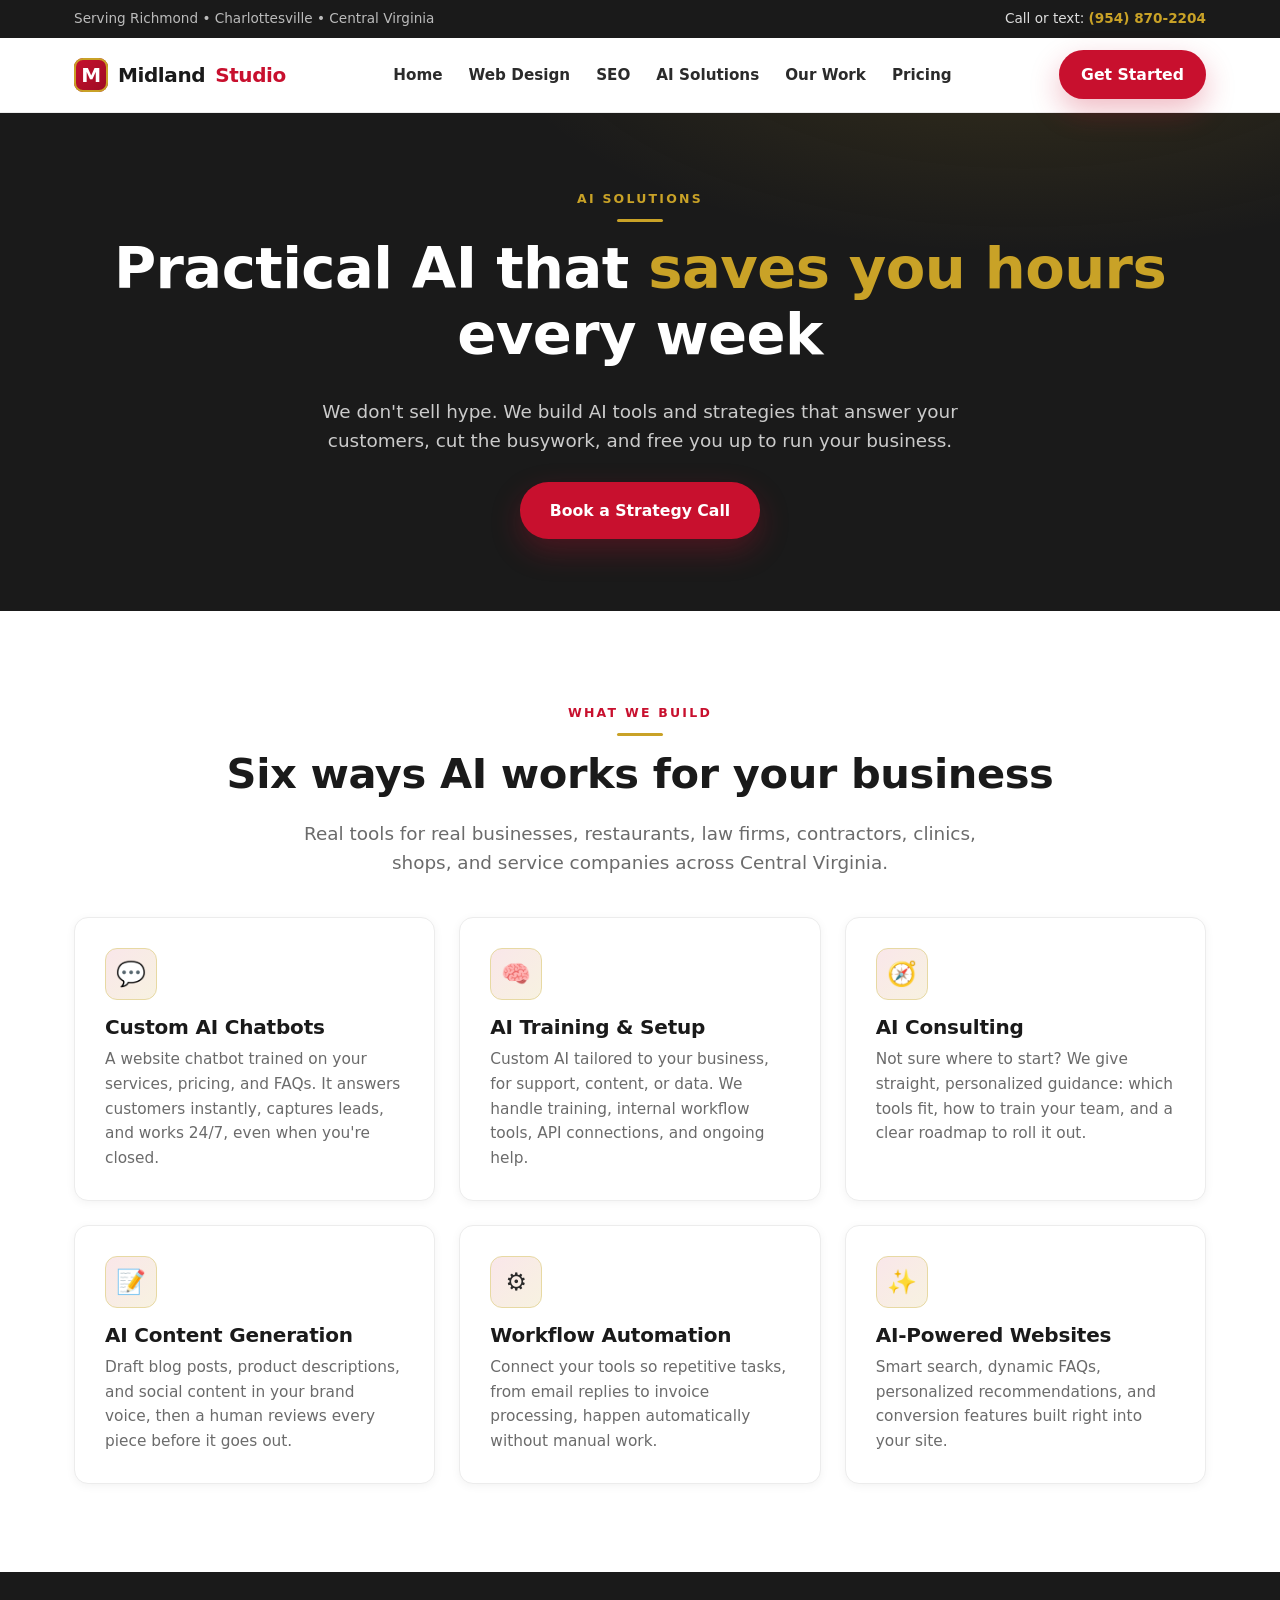
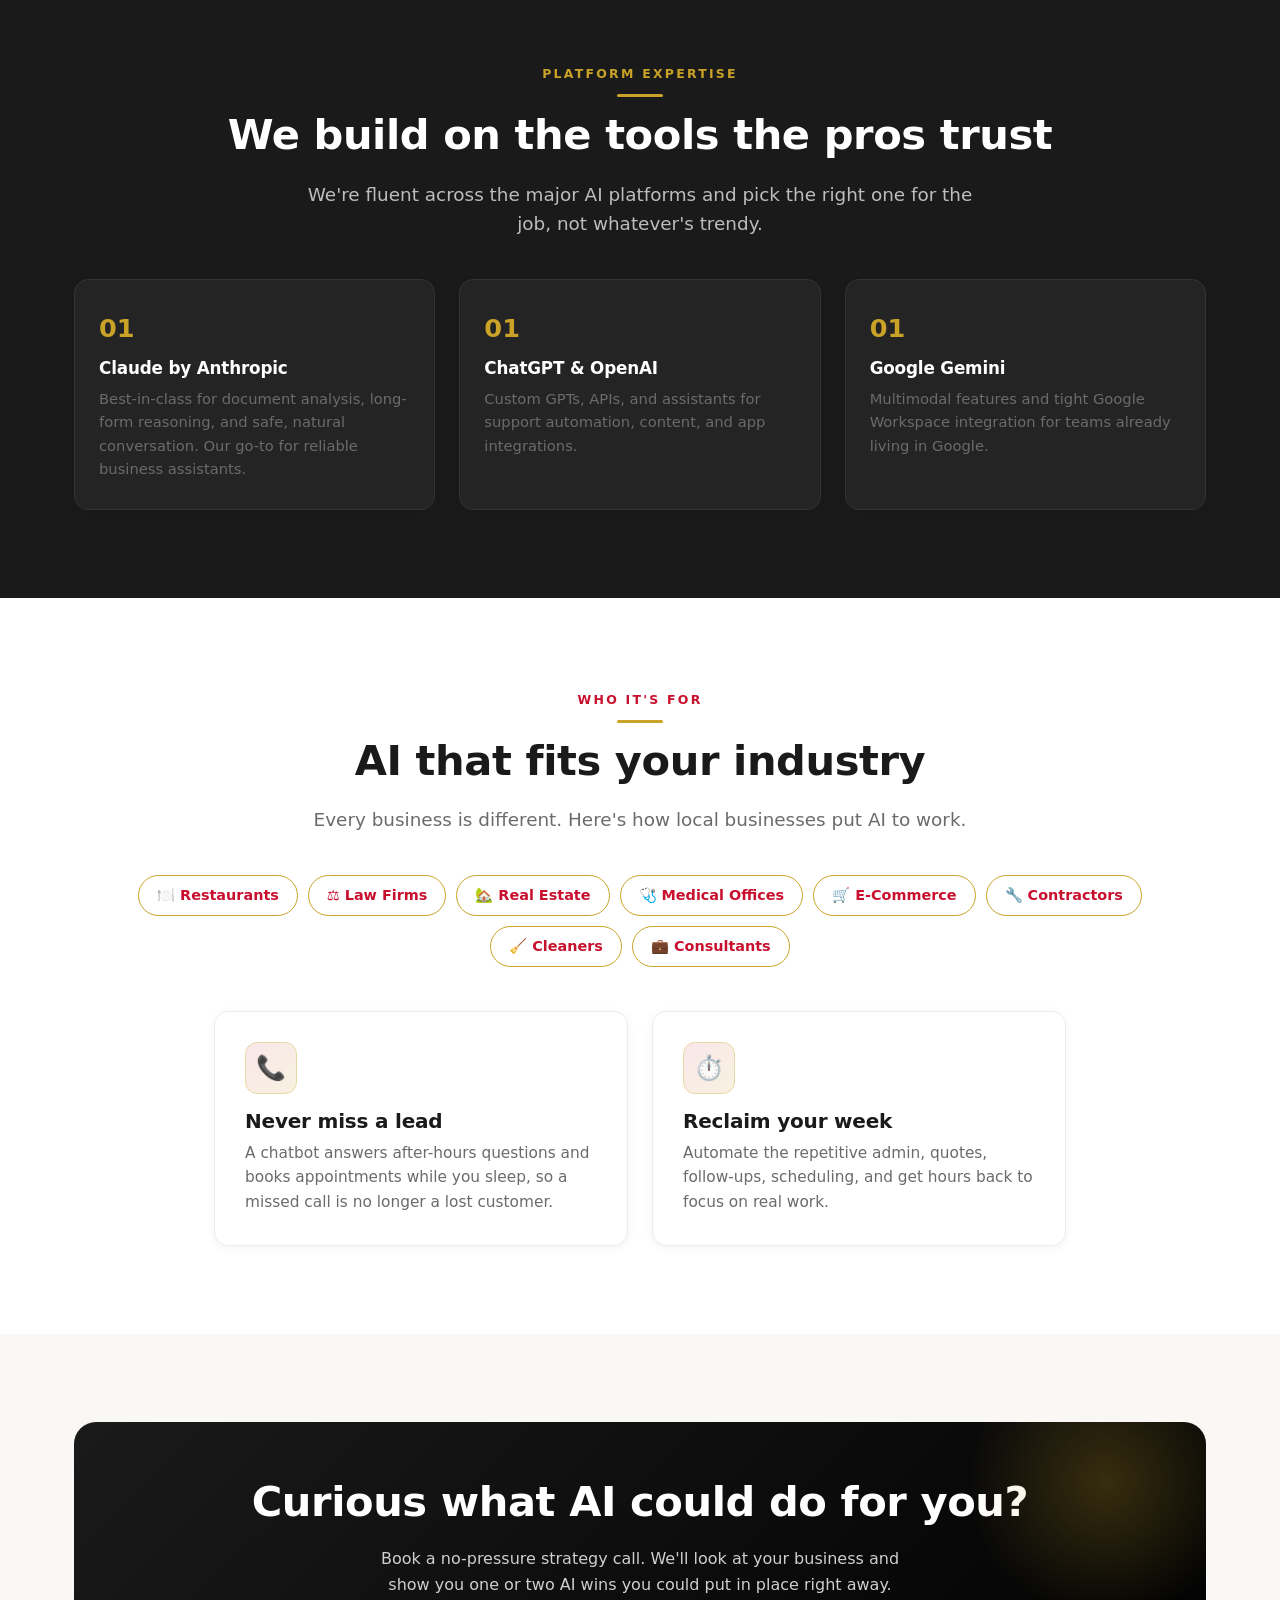
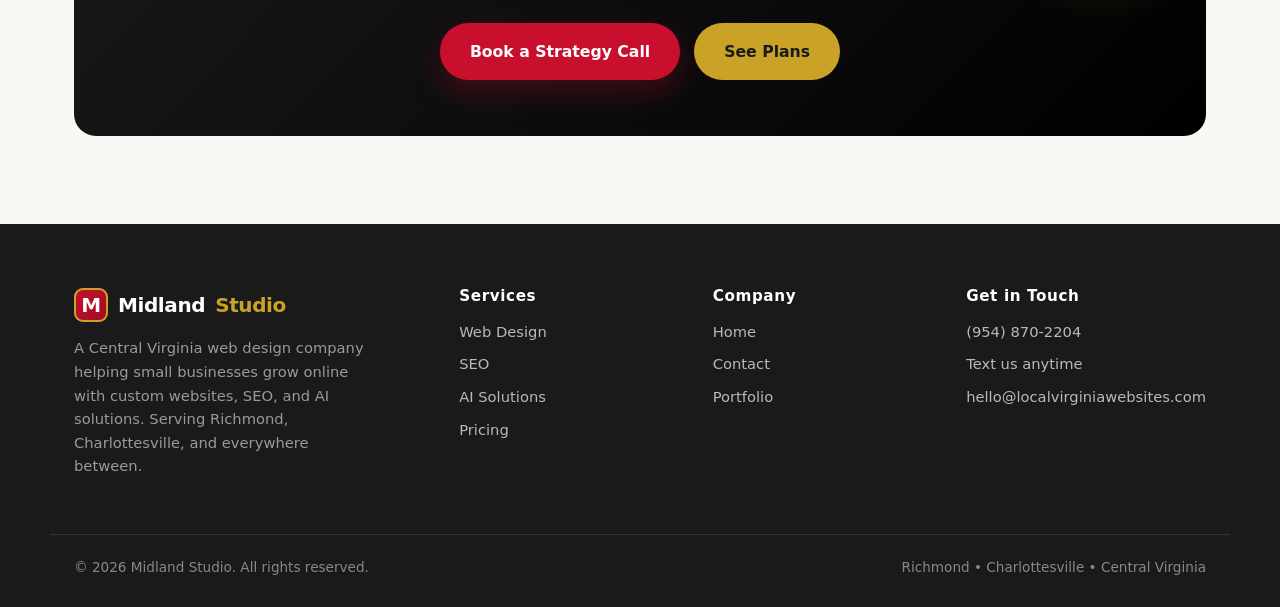
==== ai-services.html @ bc43dd88 "Initial commit: Midland Studio marketing site Static HTML/CSS site for Midland Studio (Richmond–Char" ====
<!doctype html>
<html lang="en">
<head>
  <meta charset="utf-8">
  <meta name="viewport" content="width=device-width, initial-scale=1">
  <title>AI Solutions — Midland Studio</title>
  <meta name="description" content="Practical AI for small businesses: custom chatbots, workflow automation, AI content, and AI-powered websites. Built to save you hours every week.">
  <link rel="stylesheet" href="styles.css">
</head>
<body>

  <div class="topbar">
    <div class="wrap">
      <span class="tag">Serving Richmond • Charlottesville • Central Virginia</span>
      <span>Call or text: <a href="tel:+19548702204">(954) 870-2204</a></span>
    </div>
  </div>

  <header class="nav">
    <div class="wrap">
      <a class="brand" href="index.html"><span class="mark">M</span> Midland <b>Studio</b></a>
      <ul class="menu">
        <li><a href="index.html">Home</a></li>
        <li><a href="index.html#services">Web Design</a></li>
        <li><a href="seo.html">SEO</a></li>
        <li><a href="ai-services.html">AI Solutions</a></li>
        <li><a href="index.html#work">Our Work</a></li>
        <li><a href="pricing.html">Pricing</a></li>
      </ul>
      <a href="index.html#contact" class="btn btn-primary">Get Started</a>
      <button class="menu-toggle" onclick="document.querySelector('.menu').style.display='flex'">☰</button>
    </div>
  </header>

  <section class="page-hero">
    <div class="wrap">
      <span class="eyebrow" style="color:var(--gold)">AI Solutions</span>
      <h1>Practical AI that <span>saves you hours</span> every week</h1>
      <p>We don't sell hype. We build AI tools and strategies that answer your customers, cut the busywork, and free you up to run your business.</p>
      <div style="margin-top:26px"><a href="index.html#contact" class="btn btn-primary">Book a Strategy Call</a></div>
    </div>
  </section>

  <!-- Services -->
  <section class="section">
    <div class="wrap center">
      <span class="eyebrow">What We Build</span>
      <h2>Six ways AI works for your business</h2>
      <p class="lead">Real tools for real businesses, restaurants, law firms, contractors, clinics, shops, and service companies across Central Virginia.</p>
    </div>
    <div class="wrap grid grid-3">
      <div class="card"><div class="ico">💬</div><h3>Custom AI Chatbots</h3><p>A website chatbot trained on your services, pricing, and FAQs. It answers customers instantly, captures leads, and works 24/7, even when you're closed.</p></div>
      <div class="card"><div class="ico">🧠</div><h3>AI Training &amp; Setup</h3><p>Custom AI tailored to your business, for support, content, or data. We handle training, internal workflow tools, API connections, and ongoing help.</p></div>
      <div class="card"><div class="ico">🧭</div><h3>AI Consulting</h3><p>Not sure where to start? We give straight, personalized guidance: which tools fit, how to train your team, and a clear roadmap to roll it out.</p></div>
      <div class="card"><div class="ico">📝</div><h3>AI Content Generation</h3><p>Draft blog posts, product descriptions, and social content in your brand voice, then a human reviews every piece before it goes out.</p></div>
      <div class="card"><div class="ico">⚙️</div><h3>Workflow Automation</h3><p>Connect your tools so repetitive tasks, from email replies to invoice processing, happen automatically without manual work.</p></div>
      <div class="card"><div class="ico">✨</div><h3>AI-Powered Websites</h3><p>Smart search, dynamic FAQs, personalized recommendations, and conversion features built right into your site.</p></div>
    </div>
  </section>

  <!-- Platforms -->
  <section class="section section--dark">
    <div class="wrap center">
      <span class="eyebrow" style="color:var(--gold)">Platform Expertise</span>
      <h2>We build on the tools the pros trust</h2>
      <p class="lead">We're fluent across the major AI platforms and pick the right one for the job, not whatever's trendy.</p>
    </div>
    <div class="wrap grid grid-3">
      <div class="step"><h3>Claude by Anthropic</h3><p>Best-in-class for document analysis, long-form reasoning, and safe, natural conversation. Our go-to for reliable business assistants.</p></div>
      <div class="step"><h3>ChatGPT &amp; OpenAI</h3><p>Custom GPTs, APIs, and assistants for support automation, content, and app integrations.</p></div>
      <div class="step"><h3>Google Gemini</h3><p>Multimodal features and tight Google Workspace integration for teams already living in Google.</p></div>
    </div>
  </section>

  <!-- Use cases -->
  <section class="section">
    <div class="wrap center">
      <span class="eyebrow">Who It's For</span>
      <h2>AI that fits your industry</h2>
      <p class="lead">Every business is different. Here's how local businesses put AI to work.</p>
    </div>
    <div class="wrap tag-list">
      <span class="chip gold">🍽️ Restaurants</span>
      <span class="chip gold">⚖️ Law Firms</span>
      <span class="chip gold">🏡 Real Estate</span>
      <span class="chip gold">🩺 Medical Offices</span>
      <span class="chip gold">🛒 E-Commerce</span>
      <span class="chip gold">🔧 Contractors</span>
      <span class="chip gold">🧹 Cleaners</span>
      <span class="chip gold">💼 Consultants</span>
    </div>
    <div class="wrap grid grid-2" style="margin-top:44px;max-width:900px;margin-left:auto;margin-right:auto;">
      <div class="card"><div class="ico">📞</div><h3>Never miss a lead</h3><p>A chatbot answers after-hours questions and books appointments while you sleep, so a missed call is no longer a lost customer.</p></div>
      <div class="card"><div class="ico">⏱️</div><h3>Reclaim your week</h3><p>Automate the repetitive admin, quotes, follow-ups, scheduling, and get hours back to focus on real work.</p></div>
    </div>
  </section>

  <section class="section section--soft">
    <div class="wrap">
      <div class="cta-band">
        <h2>Curious what AI could do for you?</h2>
        <p>Book a no-pressure strategy call. We'll look at your business and show you one or two AI wins you could put in place right away.</p>
        <div style="display:flex;gap:14px;justify-content:center;flex-wrap:wrap">
          <a href="mailto:hello@localvirginiawebsites.com" class="btn btn-primary">Book a Strategy Call</a>
          <a href="pricing.html" class="btn btn-gold">See Plans</a>
        </div>
      </div>
    </div>
  </section>

  <footer class="site">
    <div class="wrap foot-grid">
      <div>
        <div class="brand"><span class="mark">M</span> Midland <b>Studio</b></div>
        <p class="foot-about">A Central Virginia web design company helping small businesses grow online with custom websites, SEO, and AI solutions. Serving Richmond, Charlottesville, and everywhere between.</p>
      </div>
      <div><h4>Services</h4><a href="index.html#services">Web Design</a><a href="seo.html">SEO</a><a href="ai-services.html">AI Solutions</a><a href="pricing.html">Pricing</a></div>
      <div><h4>Company</h4><a href="index.html">Home</a><a href="index.html#contact">Contact</a><a href="index.html#work">Portfolio</a></div>
      <div><h4>Get in Touch</h4><a href="tel:+19548702204">(954) 870-2204</a><a href="sms:+19548702204">Text us anytime</a><a href="mailto:hello@localvirginiawebsites.com">hello@localvirginiawebsites.com</a></div>
    </div>
    <div class="wrap foot-bottom"><span>© 2026 Midland Studio. All rights reserved.</span><span>Richmond • Charlottesville • Central Virginia</span></div>
  </footer>

</body>
</html>
---- styles.css ----
/* ==========================================================================
   Midland Studio — shared stylesheet
   Palette: White (space) · Cardinal Red (action) · Antique Gold (accent) · Charcoal (contrast)
   Swap the brand name/colors in :root and the header/footer to rebrand.
   ========================================================================== */

:root {
  /* Core palette */
  --red: #c8102e;        /* cardinal red — action */
  --red-dark: #9c0c23;   /* hover / deeper red */
  --gold: #c9a227;       /* antique gold — accent */
  --gold-soft: #e7d9a3;  /* light gold for tints */
  --charcoal: #1a1a1a;   /* text + dark bands */
  --charcoal-2: #242424; /* raised dark surfaces */
  --ink: #2b2b2b;        /* body text */
  --muted: #6b6b6b;      /* secondary text */
  --line: #ececec;       /* hairlines */
  --bg: #ffffff;
  --bg-soft: #faf8f5;    /* warm off-white section */

  --radius: 14px;
  --radius-lg: 22px;
  --shadow-sm: 0 2px 10px rgba(0,0,0,.05);
  --shadow: 0 14px 40px rgba(0,0,0,.10);
  --shadow-red: 0 12px 30px rgba(200,16,46,.28);
  --max: 1180px;
  --font: "Segoe UI", system-ui, -apple-system, Roboto, Helvetica, Arial, sans-serif;
}

* { box-sizing: border-box; }
html { scroll-behavior: smooth; }
body {
  margin: 0;
  font-family: var(--font);
  color: var(--ink);
  background: var(--bg);
  line-height: 1.6;
  -webkit-font-smoothing: antialiased;
}
h1, h2, h3, h4 { color: var(--charcoal); line-height: 1.15; margin: 0 0 .5em; letter-spacing: -.01em; }
h1 { font-size: clamp(2.2rem, 5vw, 3.6rem); font-weight: 800; }
h2 { font-size: clamp(1.7rem, 3.5vw, 2.6rem); font-weight: 800; }
h3 { font-size: 1.25rem; font-weight: 700; }
p  { margin: 0 0 1rem; }
a  { color: var(--red); text-decoration: none; }
img { max-width: 100%; display: block; }

.wrap { max-width: var(--max); margin: 0 auto; padding: 0 24px; }
.section { padding: 88px 0; }
.section--soft { background: var(--bg-soft); }
.section--dark { background: var(--charcoal); color: #eee; }
.section--dark h2, .section--dark h3 { color: #fff; }
.center { text-align: center; }
.lead { font-size: 1.15rem; color: var(--muted); max-width: 680px; margin: 0 auto 2.5rem; }
.section--dark .lead { color: #bdbdbd; }

/* Gold divider used above headings */
.eyebrow {
  display: inline-block;
  font-size: .78rem;
  font-weight: 700;
  letter-spacing: .18em;
  text-transform: uppercase;
  color: var(--red);
  margin-bottom: 14px;
}
.eyebrow::after {
  content: "";
  display: block;
  width: 46px; height: 3px;
  background: var(--gold);
  margin: 10px auto 0;
  border-radius: 2px;
}
.eyebrow--left::after { margin-left: 0; }

/* ---------- Buttons ---------- */
.btn {
  display: inline-flex; align-items: center; gap: 8px;
  padding: 14px 28px;
  border-radius: 999px;
  font-weight: 700;
  font-size: .98rem;
  cursor: pointer;
  border: 2px solid transparent;
  transition: transform .15s ease, box-shadow .15s ease, background .15s ease;
}
.btn-primary { background: var(--red); color: #fff; box-shadow: var(--shadow-red); }
.btn-primary:hover { background: var(--red-dark); transform: translateY(-2px); }
.btn-ghost { background: transparent; color: var(--charcoal); border-color: var(--line); }
.btn-ghost:hover { border-color: var(--gold); color: var(--red); }
.btn-gold { background: var(--gold); color: var(--charcoal); }
.btn-gold:hover { background: #b8912015; filter: brightness(1.05); transform: translateY(-2px); }
.section--dark .btn-ghost { color: #fff; border-color: #444; }
.section--dark .btn-ghost:hover { border-color: var(--gold); color: var(--gold); }

/* ---------- Header / Nav ---------- */
.topbar {
  background: var(--charcoal); color: #ddd;
  font-size: .85rem; padding: 8px 0;
}
.topbar .wrap { display: flex; justify-content: space-between; align-items: center; gap: 12px; flex-wrap: wrap; }
.topbar a { color: var(--gold); font-weight: 600; }
.topbar .tag { color: #bbb; }

header.nav {
  position: sticky; top: 0; z-index: 50;
  background: rgba(255,255,255,.92);
  backdrop-filter: blur(10px);
  border-bottom: 1px solid var(--line);
}
.nav .wrap { display: flex; align-items: center; justify-content: space-between; height: 74px; }
.brand { display: flex; align-items: center; gap: 10px; font-weight: 800; font-size: 1.25rem; color: var(--charcoal); letter-spacing: -.02em; }
.brand .mark {
  width: 34px; height: 34px; border-radius: 9px;
  background: linear-gradient(135deg, var(--red), var(--red-dark));
  display: grid; place-items: center; color: #fff; font-weight: 800;
  box-shadow: inset 0 0 0 2px var(--gold);
}
.brand b { color: var(--red); }
.menu { display: flex; align-items: center; gap: 26px; list-style: none; margin: 0; padding: 0; }
.menu a { color: var(--ink); font-weight: 600; font-size: .95rem; }
.menu a:hover { color: var(--red); }
.nav .btn { padding: 10px 20px; }
.menu-toggle { display: none; background: none; border: 0; font-size: 1.6rem; cursor: pointer; color: var(--charcoal); }

/* ---------- Hero ---------- */
.hero { position: relative; overflow: hidden; padding: 84px 0 72px; background:
  radial-gradient(1100px 500px at 85% -10%, rgba(201,162,39,.14), transparent 60%),
  radial-gradient(900px 480px at 5% 110%, rgba(200,16,46,.08), transparent 55%),
  var(--bg); }
.hero-grid { display: grid; grid-template-columns: 1.1fr .9fr; gap: 54px; align-items: center; }
.hero h1 span { color: var(--red); }
.hero p.sub { font-size: 1.2rem; color: var(--muted); margin-bottom: 30px; max-width: 560px; }
.hero-cta { display: flex; gap: 14px; flex-wrap: wrap; }
.hero-badges { display: flex; gap: 22px; margin-top: 30px; flex-wrap: wrap; }
.hero-badges div { font-size: .85rem; color: var(--muted); }
.hero-badges b { display: block; font-size: 1.5rem; color: var(--charcoal); font-weight: 800; }
.hero-badges b em { color: var(--gold); font-style: normal; }

/* Floating stat card in hero */
.hero-card {
  background: var(--charcoal); color: #fff; border-radius: var(--radius-lg);
  padding: 28px; box-shadow: var(--shadow); border: 1px solid #333;
  position: relative;
}
.hero-card::before {
  content: ""; position: absolute; inset: 0; border-radius: var(--radius-lg);
  padding: 1px; background: linear-gradient(140deg, var(--gold), transparent 40%);
  -webkit-mask: linear-gradient(#000 0 0) content-box, linear-gradient(#000 0 0);
  -webkit-mask-composite: xor; mask-composite: exclude; pointer-events: none;
}
.hero-card h4 { color: #fff; font-size: .95rem; margin-bottom: 4px; }
.hero-card .row { display: flex; justify-content: space-between; align-items: center; padding: 14px 0; border-bottom: 1px solid #333; }
.hero-card .row:last-child { border-bottom: 0; }
.hero-card .up { color: #2ecc71; font-weight: 700; font-size: .9rem; }
.hero-card .big { font-size: 1.6rem; font-weight: 800; }
.hero-card .g { color: var(--gold); }
.hero-bars { display: flex; align-items: flex-end; gap: 6px; height: 44px; }
.hero-bars i { flex: 1; background: linear-gradient(var(--red), var(--red-dark)); border-radius: 3px 3px 0 0; }

/* ---------- Trust counters ---------- */
.counters { display: grid; grid-template-columns: repeat(4, 1fr); gap: 20px; text-align: center; }
.counters .num { font-size: 2.4rem; font-weight: 800; color: var(--red); }
.counters .num em { color: var(--gold); font-style: normal; }
.counters .lbl { color: var(--muted); font-size: .95rem; }

/* ---------- Cards grid ---------- */
.grid { display: grid; gap: 24px; }
.grid-3 { grid-template-columns: repeat(3, 1fr); }
.grid-2 { grid-template-columns: repeat(2, 1fr); }
.card {
  background: #fff; border: 1px solid var(--line); border-radius: var(--radius);
  padding: 30px; box-shadow: var(--shadow-sm); transition: transform .18s ease, box-shadow .18s ease, border-color .18s ease;
}
.card:hover { transform: translateY(-4px); box-shadow: var(--shadow); border-color: var(--gold-soft); }
.card .ico {
  width: 52px; height: 52px; border-radius: 12px; display: grid; place-items: center;
  font-size: 1.5rem; margin-bottom: 16px;
  background: linear-gradient(135deg, rgba(200,16,46,.10), rgba(201,162,39,.14));
  border: 1px solid var(--gold-soft);
}
.card h3 { margin-bottom: 8px; }
.card p { color: var(--muted); font-size: .96rem; margin: 0; }

/* ---------- Portfolio ---------- */
.folio { display: grid; grid-template-columns: repeat(3, 1fr); gap: 22px; }
.folio a { display: block; border-radius: var(--radius); overflow: hidden; border: 1px solid var(--line); background: #fff; box-shadow: var(--shadow-sm); transition: transform .18s ease, box-shadow .18s ease; }
.folio a:hover { transform: translateY(-4px); box-shadow: var(--shadow); }
.folio .thumb { aspect-ratio: 16/10; display: grid; place-items: center; color: #fff; font-weight: 800; font-size: 1.3rem; letter-spacing: .02em; text-align: center; padding: 20px; }
.folio .meta { padding: 16px 20px; display: flex; justify-content: space-between; align-items: center; }
.folio .meta span { color: var(--muted); font-size: .85rem; font-weight: 600; }
.folio .meta .go { color: var(--red); font-weight: 700; }
.t-red   { background: linear-gradient(135deg, #c8102e, #7a0a1c); }
.t-gold  { background: linear-gradient(135deg, #c9a227, #8a6d15); }
.t-dark  { background: linear-gradient(135deg, #2b2b2b, #111); }
.t-teal  { background: linear-gradient(135deg, #0f6e6a, #063d3b); }
.t-plum  { background: linear-gradient(135deg, #5a2140, #2e0f20); }
.t-slate { background: linear-gradient(135deg, #3a4a5a, #1c242c); }

/* ---------- Feature list (why us) ---------- */
.why { display: grid; grid-template-columns: 1fr 1fr; gap: 50px; align-items: center; }
.feat { display: flex; gap: 16px; margin-bottom: 22px; }
.feat .fico { flex: 0 0 44px; height: 44px; border-radius: 10px; background: rgba(200,16,46,.08); color: var(--red); display: grid; place-items: center; font-size: 1.2rem; border: 1px solid var(--gold-soft); }
.feat h3 { margin-bottom: 2px; font-size: 1.1rem; }
.feat p { margin: 0; color: var(--muted); font-size: .95rem; }

/* ---------- Steps ---------- */
.steps { counter-reset: step; display: grid; grid-template-columns: repeat(4,1fr); gap: 22px; }
.step { position: relative; padding: 28px 24px; background: #fff; border: 1px solid var(--line); border-radius: var(--radius); box-shadow: var(--shadow-sm); }
.step::before { counter-increment: step; content: "0" counter(step); display: block; font-size: 1.6rem; font-weight: 800; color: var(--gold); margin-bottom: 10px; }
.step h3 { font-size: 1.05rem; }
.step p { color: var(--muted); font-size: .92rem; margin: 0; }
.section--dark .step { background: var(--charcoal-2); border-color: #333; }

/* ---------- Testimonials ---------- */
.reviews { columns: 3; column-gap: 22px; }
.review { break-inside: avoid; background: #fff; border: 1px solid var(--line); border-radius: var(--radius); padding: 24px; margin-bottom: 22px; box-shadow: var(--shadow-sm); }
.review .stars { color: var(--gold); letter-spacing: 2px; margin-bottom: 10px; }
.review p { font-size: .96rem; color: var(--ink); }
.review .who { display: flex; align-items: center; gap: 12px; margin-top: 14px; }
.review .av { width: 40px; height: 40px; border-radius: 50%; background: linear-gradient(135deg,var(--red),var(--red-dark)); color:#fff; display:grid; place-items:center; font-weight:800; }
.review .who b { display: block; font-size: .92rem; }
.review .who span { font-size: .82rem; color: var(--muted); }

/* ---------- Pricing ---------- */
.plans { display: grid; grid-template-columns: repeat(3,1fr); gap: 26px; align-items: start; }
.plan { background: #fff; border: 1px solid var(--line); border-radius: var(--radius-lg); padding: 34px 30px; box-shadow: var(--shadow-sm); position: relative; transition: transform .18s ease, box-shadow .18s ease; }
.plan:hover { transform: translateY(-5px); box-shadow: var(--shadow); }
.plan.pop { border: 2px solid var(--red); box-shadow: var(--shadow-red); }
.plan.pop::before { content: "MOST POPULAR"; position: absolute; top: -13px; left: 50%; transform: translateX(-50%); background: var(--red); color:#fff; font-size: .7rem; font-weight: 800; letter-spacing: .12em; padding: 6px 16px; border-radius: 999px; }
.plan h3 { font-size: 1.35rem; }
.plan .tagline { color: var(--muted); font-size: .92rem; min-height: 40px; }
.plan .price { font-size: 3rem; font-weight: 800; color: var(--charcoal); margin: 8px 0 2px; }
.plan .price small { font-size: 1rem; font-weight: 600; color: var(--muted); }
.plan .price .plus { color: var(--gold); }
.plan ul { list-style: none; padding: 0; margin: 22px 0 26px; }
.plan li { padding: 9px 0 9px 30px; position: relative; font-size: .93rem; border-bottom: 1px solid #f4f4f4; }
.plan li::before { content: "✓"; position: absolute; left: 0; top: 8px; width: 20px; height: 20px; background: rgba(200,16,46,.10); color: var(--red); border-radius: 50%; display: grid; place-items: center; font-size: .72rem; font-weight: 800; }
.plan li.star::before { content: "★"; background: rgba(201,162,39,.18); color: var(--gold); }
.plan .btn { width: 100%; justify-content: center; }
.pricing-note { text-align: center; color: var(--muted); margin-top: 34px; font-size: .95rem; }
.pricing-note b { color: var(--charcoal); }

/* ---------- CTA band ---------- */
.cta-band { background: linear-gradient(135deg, var(--charcoal), #000); color: #fff; border-radius: var(--radius-lg); padding: 56px; text-align: center; position: relative; overflow: hidden; }
.cta-band::after { content:""; position:absolute; width:280px; height:280px; background: radial-gradient(circle, rgba(201,162,39,.25), transparent 70%); top:-80px; right:-40px; }
.cta-band h2 { color:#fff; position: relative; }
.cta-band p { color:#cfcfcf; max-width: 560px; margin: 0 auto 26px; position: relative; }
.cta-band .btn { position: relative; }

/* ---------- Footer ---------- */
footer.site { background: var(--charcoal); color: #b9b9b9; padding: 64px 0 28px; }
.foot-grid { display: grid; grid-template-columns: 1.6fr 1fr 1fr 1fr; gap: 34px; }
footer.site h4 { color: #fff; font-size: .95rem; letter-spacing: .04em; margin-bottom: 14px; }
footer.site a { color: #b9b9b9; font-size: .92rem; display: block; margin-bottom: 9px; }
footer.site a:hover { color: var(--gold); }
footer .brand { color:#fff; margin-bottom: 14px; }
footer .brand b { color: var(--gold); }
.foot-about { font-size: .92rem; color: #9a9a9a; max-width: 300px; }
.foot-bottom { border-top: 1px solid #333; margin-top: 40px; padding-top: 22px; display:flex; justify-content: space-between; flex-wrap: wrap; gap: 10px; font-size: .85rem; color: #888; }

/* ---------- Page hero (inner pages) ---------- */
.page-hero { background:
  radial-gradient(900px 400px at 80% -20%, rgba(201,162,39,.16), transparent 60%),
  var(--charcoal); color:#fff; padding: 72px 0; text-align:center; }
.page-hero h1 { color:#fff; }
.page-hero h1 span { color: var(--gold); }
.page-hero p { color:#cbcbcb; max-width: 640px; margin: 0 auto; font-size: 1.15rem; }

/* ---------- Misc utility ---------- */
.tag-list { display:flex; flex-wrap:wrap; gap:10px; justify-content:center; margin-top: 8px; }
.chip { background:#fff; border:1px solid var(--line); border-radius:999px; padding:8px 18px; font-size:.9rem; font-weight:600; color:var(--ink); }
.chip.gold { border-color: var(--gold); color: var(--red); }
.split { display:grid; grid-template-columns: 1fr 1fr; gap: 46px; align-items:center; }
.mt-0{margin-top:0}.mb-0{margin-bottom:0}

/* ---------- Responsive ---------- */
@media (max-width: 900px) {
  .menu { display: none; }
  .menu-toggle { display: block; }
  .hero-grid, .why, .split { grid-template-columns: 1fr; }
  .grid-3, .plans, .steps, .folio { grid-template-columns: 1fr; }
  .counters { grid-template-columns: repeat(2,1fr); gap: 30px; }
  .reviews { columns: 1; }
  .foot-grid { grid-template-columns: 1fr 1fr; }
  .cta-band { padding: 40px 24px; }
  .section { padding: 60px 0; }
}
@media (max-width: 520px) {
  .grid-2 { grid-template-columns: 1fr; }
  .foot-grid { grid-template-columns: 1fr; }
}
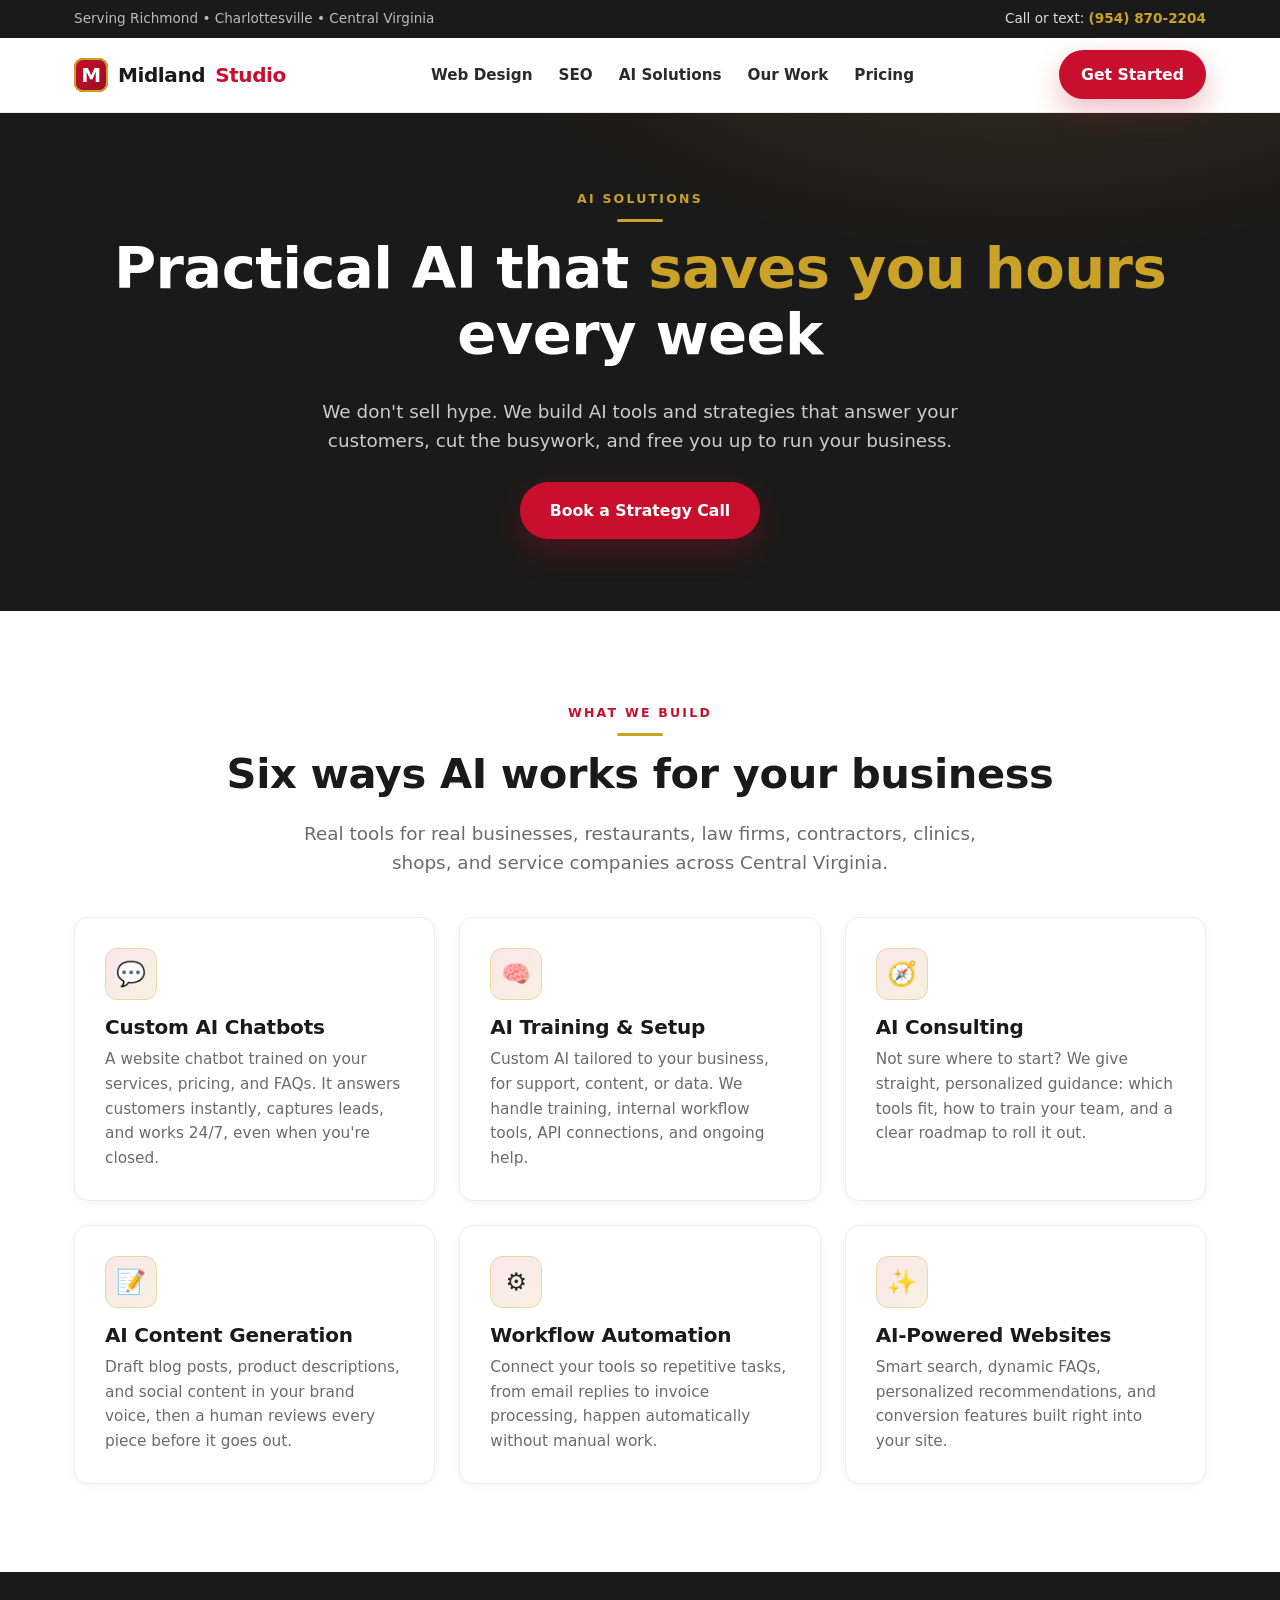
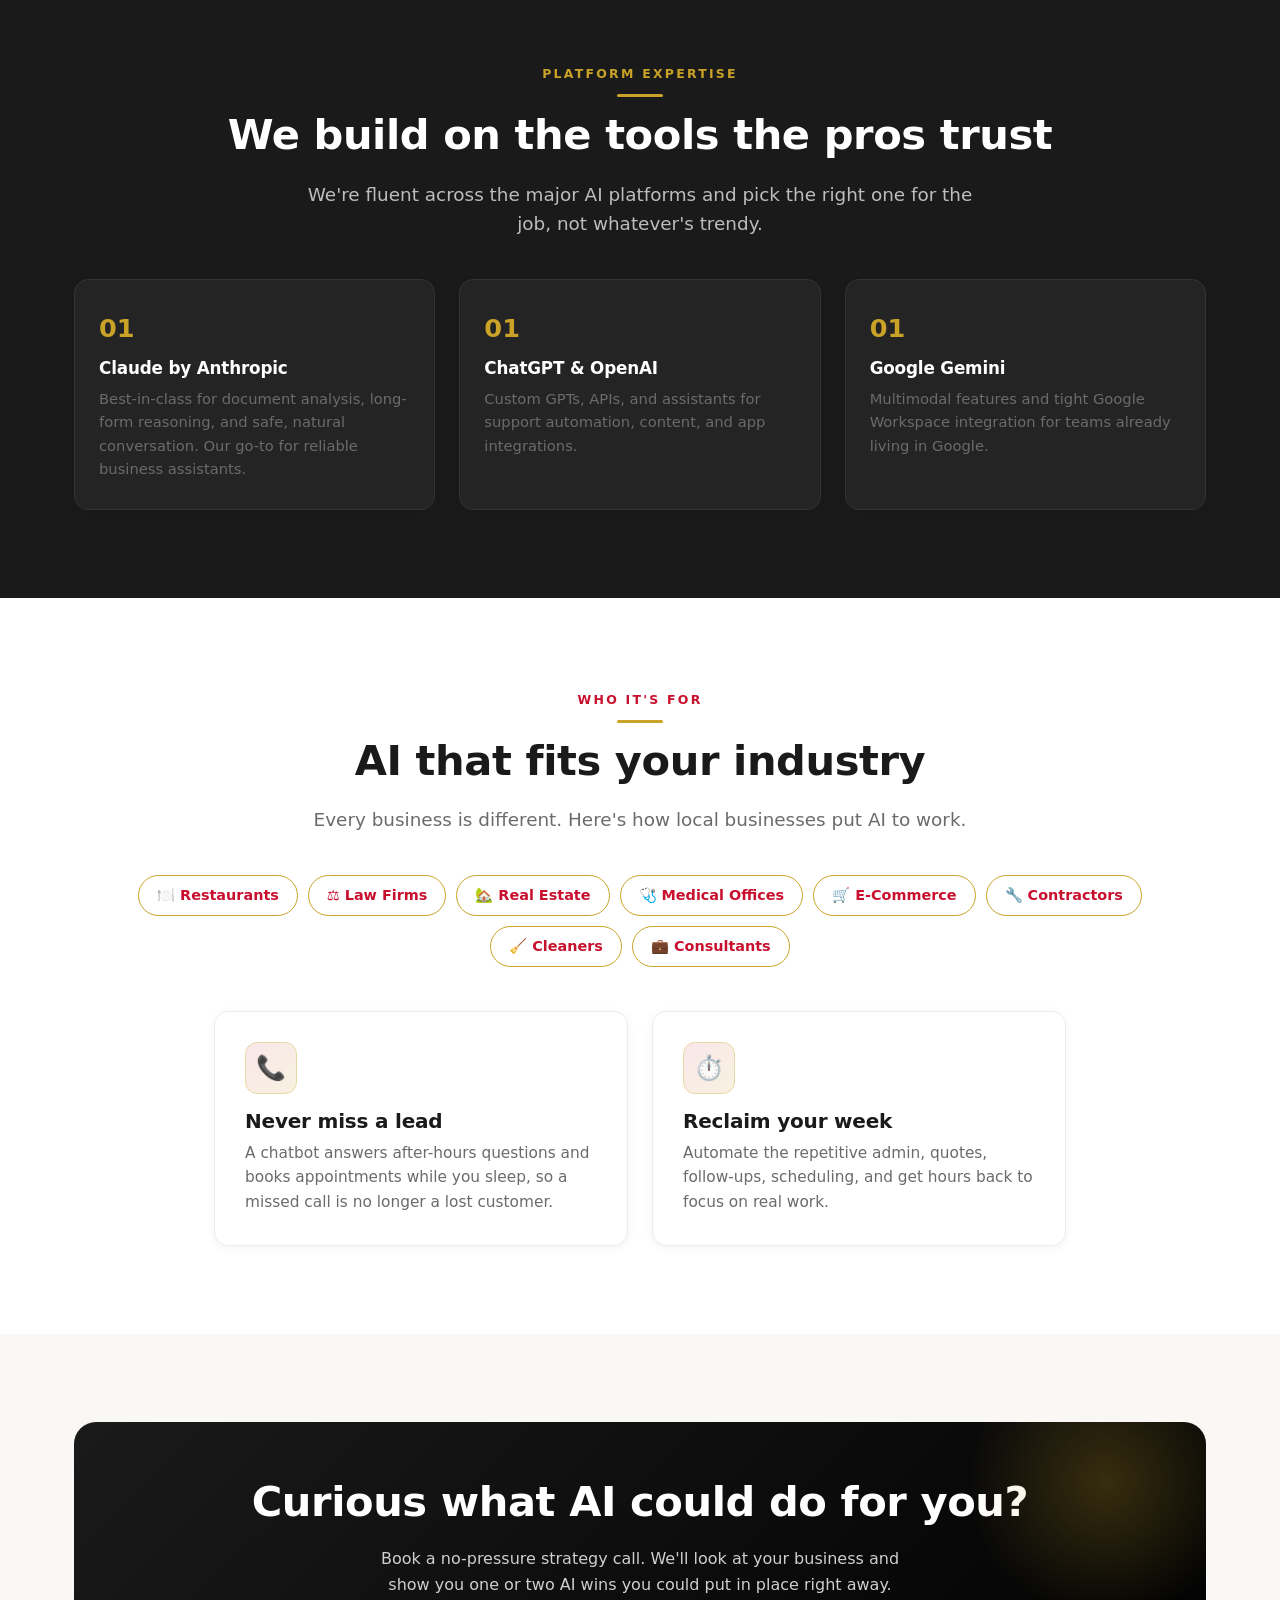
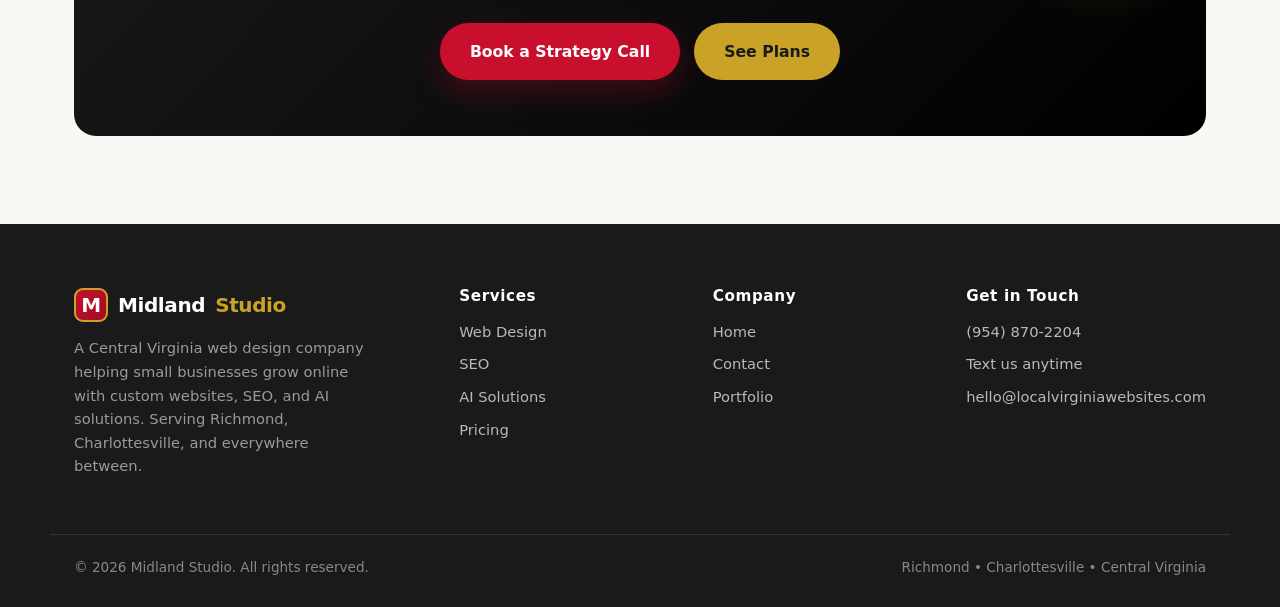
==== commit d4615b85: "Homepage: add 'growth partner' Our Work section with rotating site wheel; remove Wall of Love & Home" ====
--- a/ai-services.html
+++ b/ai-services.html
@@ -20,7 +20,6 @@
     <div class="wrap">
       <a class="brand" href="index.html"><span class="mark">M</span> Midland <b>Studio</b></a>
       <ul class="menu">
-        <li><a href="index.html">Home</a></li>
         <li><a href="index.html#services">Web Design</a></li>
         <li><a href="seo.html">SEO</a></li>
         <li><a href="ai-services.html">AI Solutions</a></li>
--- a/styles.css
+++ b/styles.css
@@ -291,3 +291,65 @@
   .grid-2 { grid-template-columns: 1fr; }
   .foot-grid { grid-template-columns: 1fr; }
 }
+
+/* ==========================================================================
+   Growth Partner / Our Work  — black band with a rotating wheel of live sites
+   ========================================================================== */
+.partner { background:#0a0a0a; color:#e9e9e9; position:relative; overflow:hidden; }
+.partner::before { content:""; position:absolute; inset:0; pointer-events:none;
+  background:
+    radial-gradient(620px 320px at 50% -5%, rgba(200,16,46,.18), transparent 60%),
+    radial-gradient(560px 320px at 50% 105%, rgba(201,162,39,.10), transparent 60%); }
+.partner .wrap { position:relative; z-index:1; }
+.partner .eyebrow { color:var(--gold); }
+.partner .eyebrow::after { background:var(--red); }
+.partner h2 { color:#fff; }
+.partner h2 em { color:var(--red); font-style:normal; }
+.partner .partner-copy { max-width:720px; margin:0 auto; color:#b7b7b7; font-size:1.12rem; }
+
+.wm-stage { position:relative; width:100%; max-width:600px; margin:46px auto 0; aspect-ratio:1/1; }
+.wm-wheel { position:absolute; inset:0; animation:wm-spin 70s linear infinite; }
+.wm-stage:hover .wm-wheel,
+.wm-stage:hover .wm-orbit { animation-play-state:paused; }
+
+.wm-spoke { position:absolute; inset:0; margin:auto; width:190px; height:132px; --R:212px;
+  transform: rotate(var(--a)) translateY(calc(-1 * var(--R))) rotate(calc(-1 * var(--a))); }
+.wm-orbit { width:100%; height:100%; transform-origin:center;
+  animation:wm-spin-rev 70s linear infinite; }
+
+.wm-card { display:block; width:100%; height:100%; border-radius:14px; overflow:hidden;
+  position:relative; background:#111; border:1px solid #2b2b2b; box-shadow:0 10px 30px rgba(0,0,0,.55);
+  transition:transform .3s ease, box-shadow .3s ease, border-color .3s ease; }
+.wm-card img { width:100%; height:100%; object-fit:cover; object-position:top center;
+  transition:object-position 3.4s ease; }
+.wm-cap { position:absolute; left:0; right:0; bottom:0; padding:20px 12px 9px; color:#fff;
+  background:linear-gradient(transparent, rgba(0,0,0,.9)); font-size:.78rem; font-weight:700; line-height:1.2; }
+.wm-cap span { display:block; color:var(--gold); font-size:.6rem; font-weight:700;
+  text-transform:uppercase; letter-spacing:.08em; margin-bottom:2px; }
+.wm-card:hover { transform:scale(1.16); border-color:var(--gold);
+  box-shadow:0 18px 44px rgba(201,162,39,.30); z-index:6; }
+.wm-card:hover img { object-position:bottom center; }   /* slow scroll-through on hover */
+
+.wm-hub { position:absolute; inset:0; margin:auto; width:158px; height:158px; border-radius:50%;
+  background:radial-gradient(circle at 50% 40%, #1a1a1a, #0a0a0a); border:1px solid #333;
+  display:grid; place-items:center; text-align:center; z-index:3;
+  box-shadow:inset 0 0 0 1px rgba(201,162,39,.28), 0 0 46px rgba(200,16,46,.16); }
+.wm-mark { width:44px; height:44px; margin:0 auto 8px; border-radius:11px;
+  background:linear-gradient(135deg,var(--red),var(--red-dark)); color:#fff; font-weight:800;
+  font-size:1.3rem; display:grid; place-items:center; box-shadow:inset 0 0 0 2px var(--gold); }
+.wm-hub b { color:#fff; font-size:.82rem; display:block; }
+.wm-hub small { color:var(--gold); font-size:.6rem; text-transform:uppercase; letter-spacing:.12em; }
+
+@keyframes wm-spin     { to { transform:rotate(360deg); } }
+@keyframes wm-spin-rev { to { transform:rotate(-360deg); } }
+@media (prefers-reduced-motion: reduce) { .wm-wheel, .wm-orbit { animation:none; } }
+
+/* Mobile: unwind the wheel into a simple 2-col grid */
+@media (max-width:760px) {
+  .wm-stage { aspect-ratio:auto; max-width:520px; }
+  .wm-wheel { position:static; inset:auto; animation:none; display:grid;
+    grid-template-columns:1fr 1fr; gap:14px; }
+  .wm-spoke { position:static; inset:auto; margin:0; width:100%; height:150px; transform:none; --R:0; }
+  .wm-orbit { animation:none; }
+  .wm-hub { display:none; }
+}
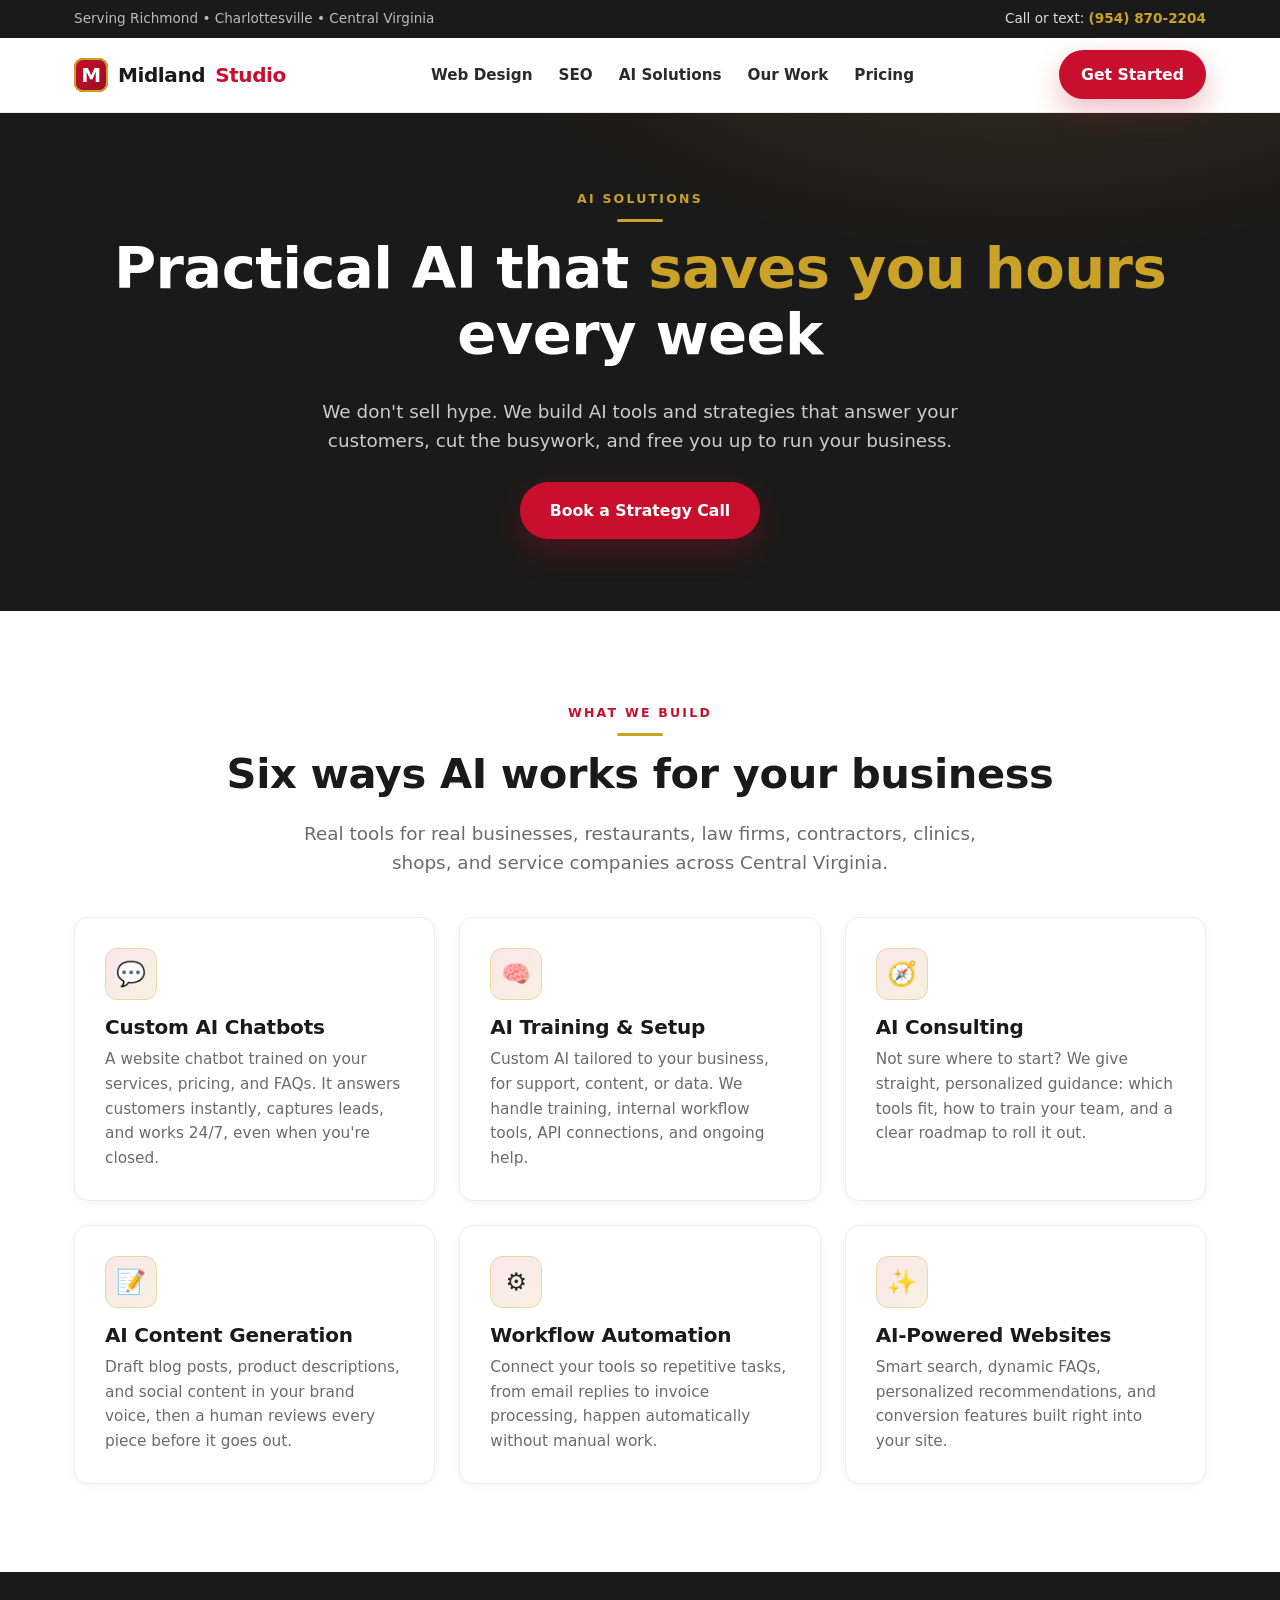
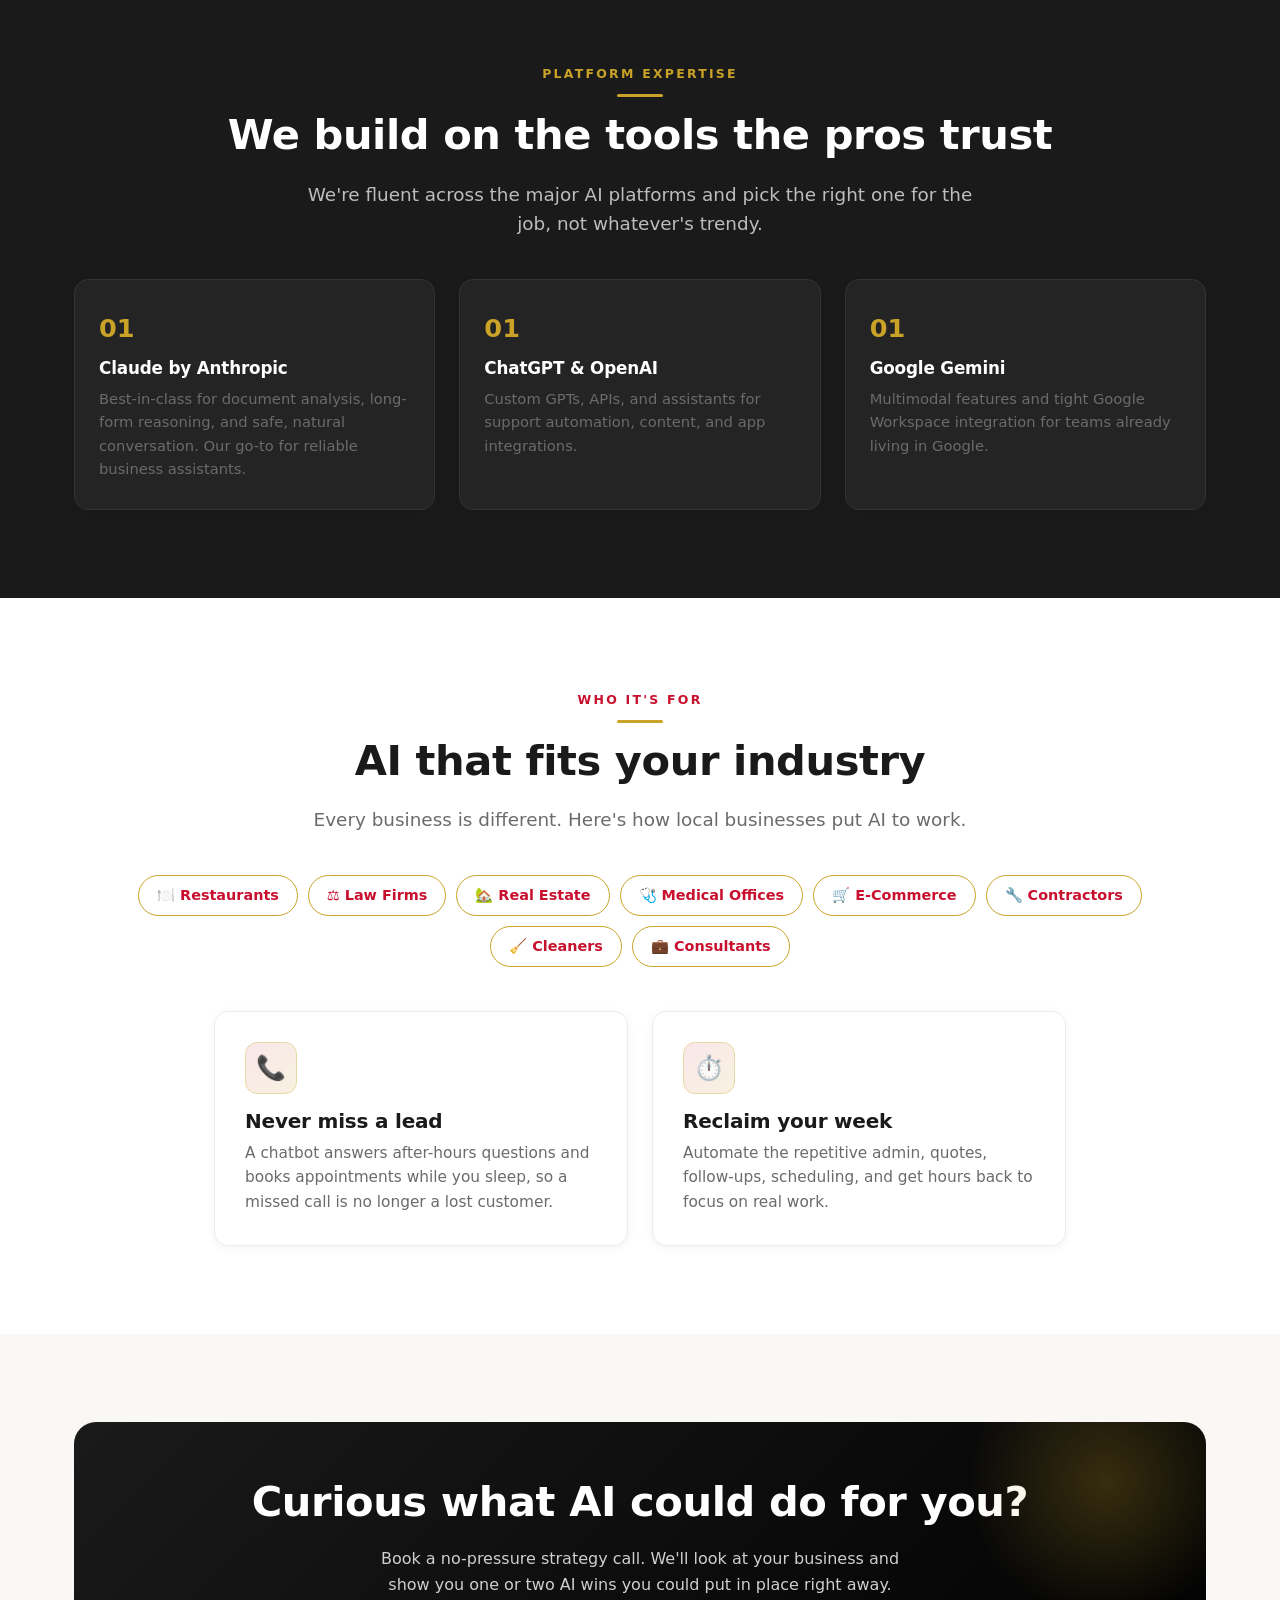
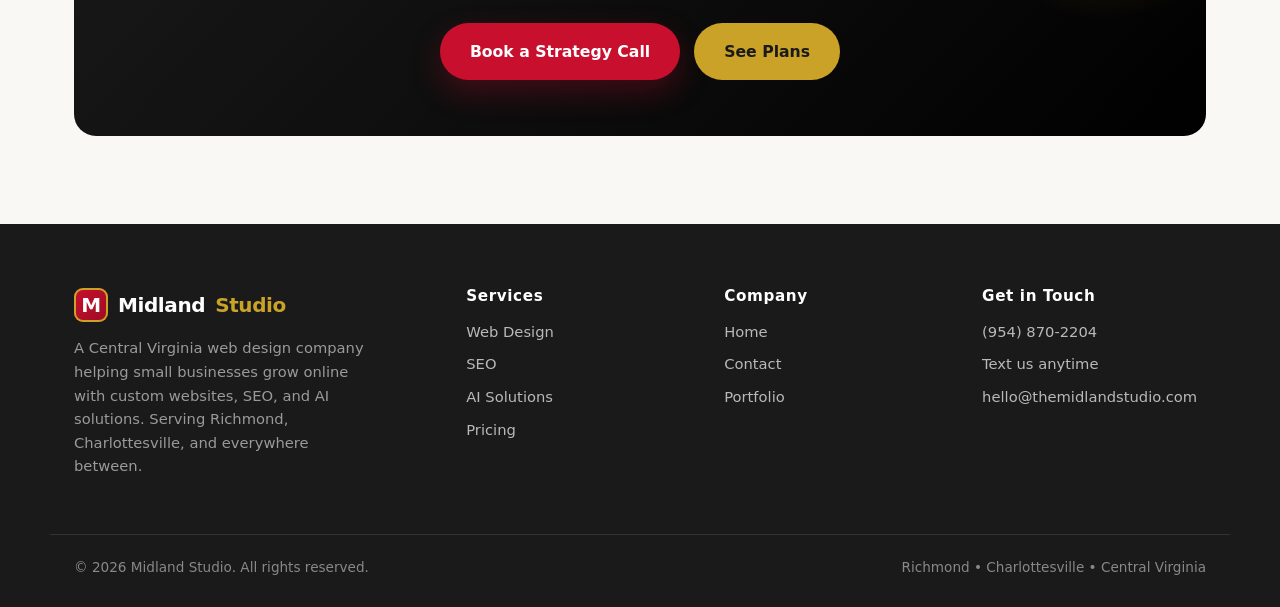
==== commit bbe0c9f2: "Swap domain to themidlandstudio.com (email, infographics, PDFs) Co-Authored-By: Claude Opus 4.8 <nor" ====
--- a/ai-services.html
+++ b/ai-services.html
@@ -100,7 +100,7 @@
         <h2>Curious what AI could do for you?</h2>
         <p>Book a no-pressure strategy call. We'll look at your business and show you one or two AI wins you could put in place right away.</p>
         <div style="display:flex;gap:14px;justify-content:center;flex-wrap:wrap">
-          <a href="mailto:hello@localvirginiawebsites.com" class="btn btn-primary">Book a Strategy Call</a>
+          <a href="mailto:hello@themidlandstudio.com" class="btn btn-primary">Book a Strategy Call</a>
           <a href="pricing.html" class="btn btn-gold">See Plans</a>
         </div>
       </div>
@@ -115,7 +115,7 @@
       </div>
       <div><h4>Services</h4><a href="index.html#services">Web Design</a><a href="seo.html">SEO</a><a href="ai-services.html">AI Solutions</a><a href="pricing.html">Pricing</a></div>
       <div><h4>Company</h4><a href="index.html">Home</a><a href="index.html#contact">Contact</a><a href="index.html#work">Portfolio</a></div>
-      <div><h4>Get in Touch</h4><a href="tel:+19548702204">(954) 870-2204</a><a href="sms:+19548702204">Text us anytime</a><a href="mailto:hello@localvirginiawebsites.com">hello@localvirginiawebsites.com</a></div>
+      <div><h4>Get in Touch</h4><a href="tel:+19548702204">(954) 870-2204</a><a href="sms:+19548702204">Text us anytime</a><a href="mailto:hello@themidlandstudio.com">hello@themidlandstudio.com</a></div>
     </div>
     <div class="wrap foot-bottom"><span>© 2026 Midland Studio. All rights reserved.</span><span>Richmond • Charlottesville • Central Virginia</span></div>
   </footer>
--- a/styles.css
+++ b/styles.css
@@ -353,3 +353,74 @@
   .wm-orbit { animation:none; }
   .wm-hub { display:none; }
 }
+
+/* ==========================================================================
+   What We Do — auto-scrolling marquee of tall photo-background service cards
+   ========================================================================== */
+.svc { background:#080808; color:#eee; position:relative; overflow:hidden; }
+.svc .eyebrow { color:var(--gold); }
+.svc .eyebrow::after { background:var(--red); }
+.svc h2 { color:#fff; }
+.svc h2 em { color:var(--red); font-style:normal; }
+.svc .lead { color:#b3b3b3; }
+
+.svc-marquee { margin-top:42px; overflow-x:auto; overflow-y:hidden; cursor:grab;
+  scrollbar-width:none; -ms-overflow-style:none; -webkit-overflow-scrolling:touch; }
+.svc-marquee::-webkit-scrollbar { display:none; }
+.svc-marquee.is-grabbing { cursor:grabbing; }
+.svc-track { display:flex; gap:22px; width:max-content; padding:8px 24px; }
+
+.svc-card { position:relative; flex:0 0 300px; height:444px; border-radius:18px; overflow:hidden;
+  background:#111; border:1px solid #262626; box-shadow:0 14px 40px rgba(0,0,0,.5);
+  transition:transform .35s ease, box-shadow .35s ease, border-color .35s ease; }
+.svc-card:hover { transform:translateY(-6px); border-color:var(--gold);
+  box-shadow:0 22px 54px rgba(201,162,39,.22); }
+.svc-media { position:absolute; inset:0; background-image:var(--bg);
+  background-size:cover; background-position:var(--pos, center); transition:transform .6s ease; }
+.svc-card:hover .svc-media { transform:scale(1.06); }
+.svc-media::after { content:""; position:absolute; inset:0;
+  background:linear-gradient(180deg, rgba(0,0,0,.10) 0%, rgba(0,0,0,.30) 45%, rgba(0,0,0,.86) 100%); }
+.svc-num { position:absolute; top:18px; left:20px; z-index:2; font-size:.85rem; font-weight:800;
+  color:var(--gold); letter-spacing:.14em; }
+.svc-ico { position:absolute; top:14px; right:18px; z-index:2; font-size:1.7rem;
+  filter:drop-shadow(0 2px 6px rgba(0,0,0,.6)); }
+.svc-title { position:absolute; left:22px; right:22px; bottom:22px; z-index:2; margin:0;
+  color:#fff; font-size:1.5rem; font-weight:800; letter-spacing:-.01em;
+  text-shadow:0 2px 12px rgba(0,0,0,.6); transition:transform .35s ease; }
+.svc-card:hover .svc-title { transform:translateY(-6px); opacity:0; }
+
+/* hover reveal: frosted panel behind ONLY the description (bottom-anchored); photo stays clear above */
+.svc-desc { position:absolute; left:0; right:0; bottom:0; z-index:3; padding:22px 22px 20px;
+  opacity:0; transition:opacity .35s ease;
+  background:linear-gradient(transparent, rgba(10,10,10,.55) 22%);
+  backdrop-filter:blur(12px) saturate(125%); -webkit-backdrop-filter:blur(12px) saturate(125%);
+  -webkit-mask:linear-gradient(transparent, #000 20%); mask:linear-gradient(transparent, #000 20%); }
+.svc-card:hover .svc-desc { opacity:1; }
+.svc-desc .k { display:block; color:var(--gold); font-size:.6rem; font-weight:800;
+  text-transform:uppercase; letter-spacing:.12em; margin-bottom:9px; }
+.svc-desc h3 { color:#fff; font-size:1.4rem; margin:0 0 10px; }
+.svc-desc p { color:#e2e2e2; font-size:.96rem; line-height:1.55; margin:0; }
+.svc-hint { text-align:center; color:#6f6f6f; font-size:.8rem; margin-top:20px; }
+.svc-hint span { color:var(--gold); }
+
+@media (max-width:600px) { .svc-card { flex-basis:262px; height:398px; } }
+@media (prefers-reduced-motion: reduce) { .svc-media, .svc-card { transition:none; } }
+
+/* service/work cards can be links */
+a.svc-card { text-decoration:none; color:inherit; -webkit-user-drag:none; user-select:none; }
+.svc-card img { -webkit-user-drag:none; user-select:none; }
+
+/* ==========================================================================
+   Our Work cards: slow scroll-through of the live landing page on hover
+   ========================================================================== */
+.svc-card.work .svc-media { transition: background-position 6s linear; }
+.svc-card.work:hover .svc-media { transform: none; background-position: center bottom; }
+.svc-card.work .svc-ico { font-size: 1.15rem; opacity:.9; }
+.svc-card.work .wk-cap { position:absolute; left:0; right:0; bottom:0; z-index:2; padding:22px 20px 18px;
+  background:linear-gradient(transparent, rgba(0,0,0,.92)); }
+.svc-card.work .wk-k { display:block; color:var(--gold); font-size:.6rem; font-weight:800;
+  text-transform:uppercase; letter-spacing:.1em; margin-bottom:4px; }
+.svc-card.work .wk-t { display:block; color:#fff; font-size:1.2rem; font-weight:800; letter-spacing:-.01em;
+  line-height:1.15; text-shadow:0 2px 10px rgba(0,0,0,.6); }
+@media (prefers-reduced-motion: reduce) { .svc-card.work .svc-media { transition:none; } }
+
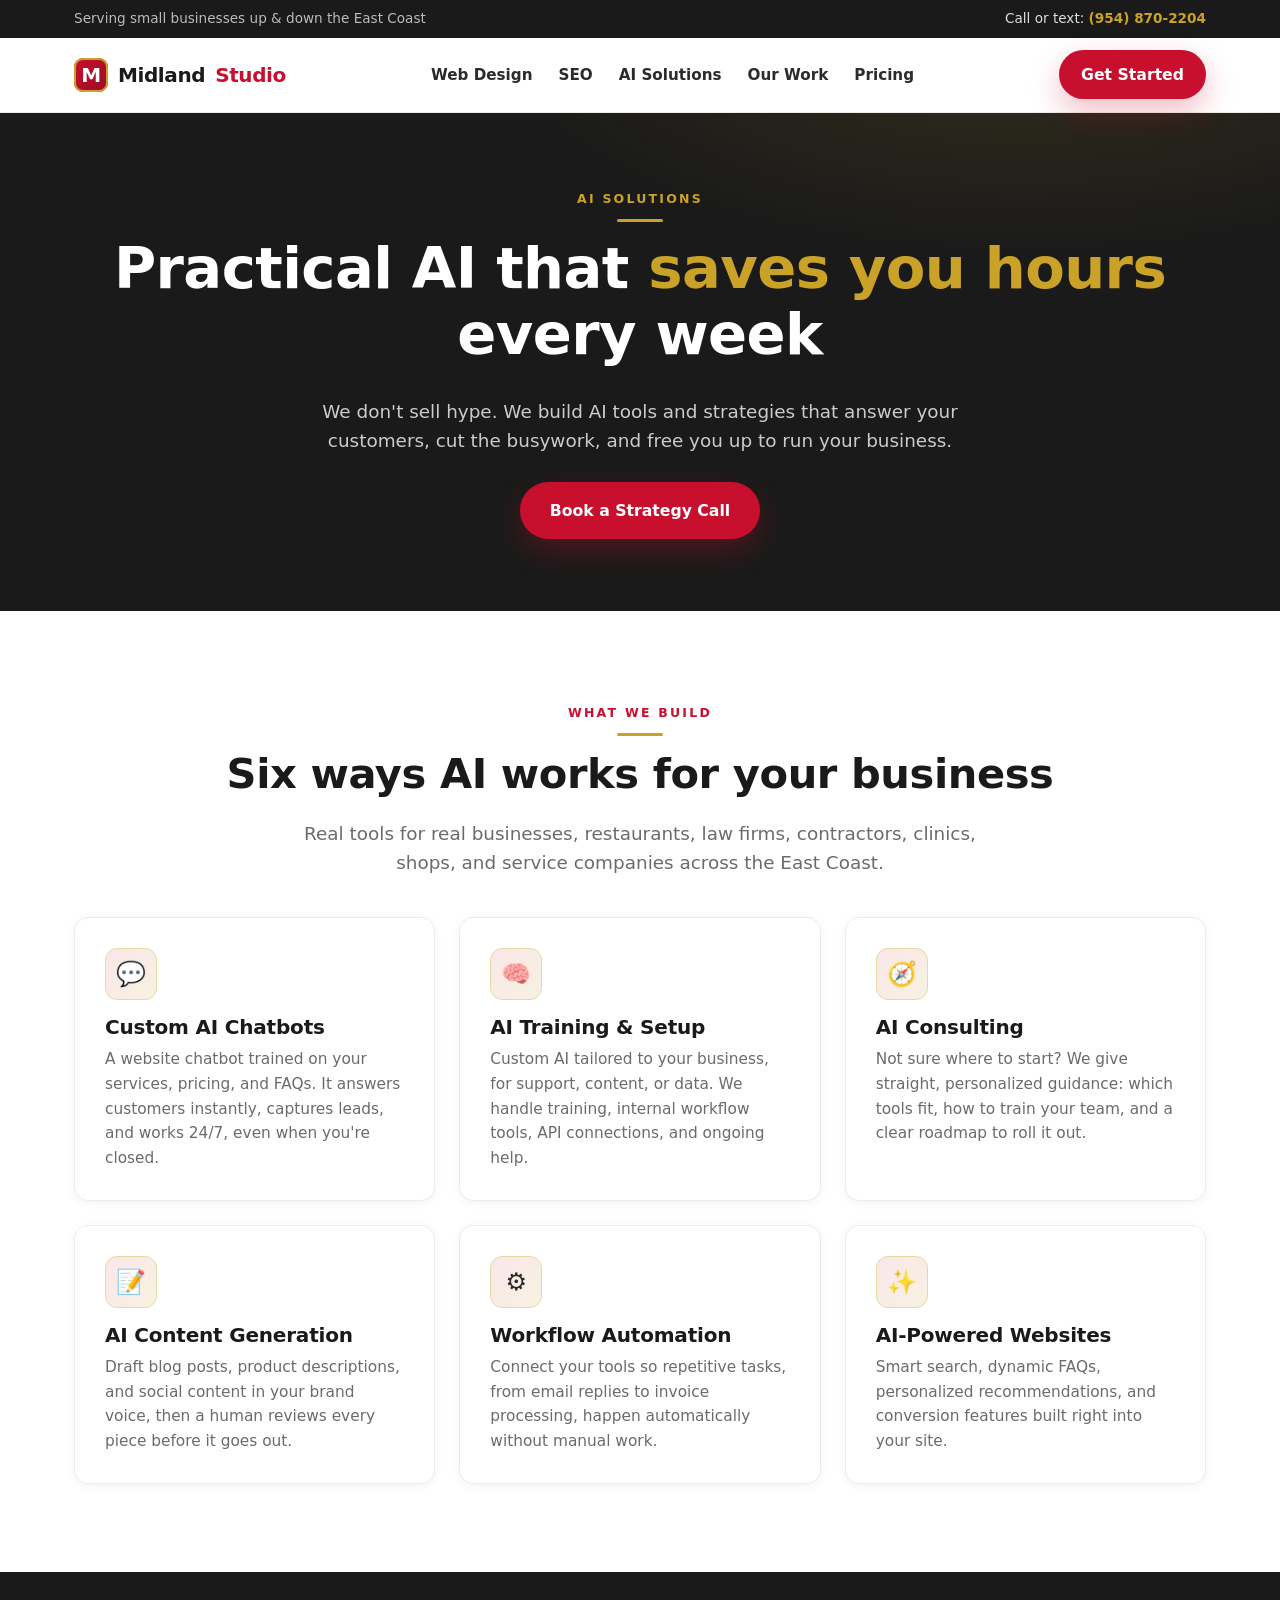
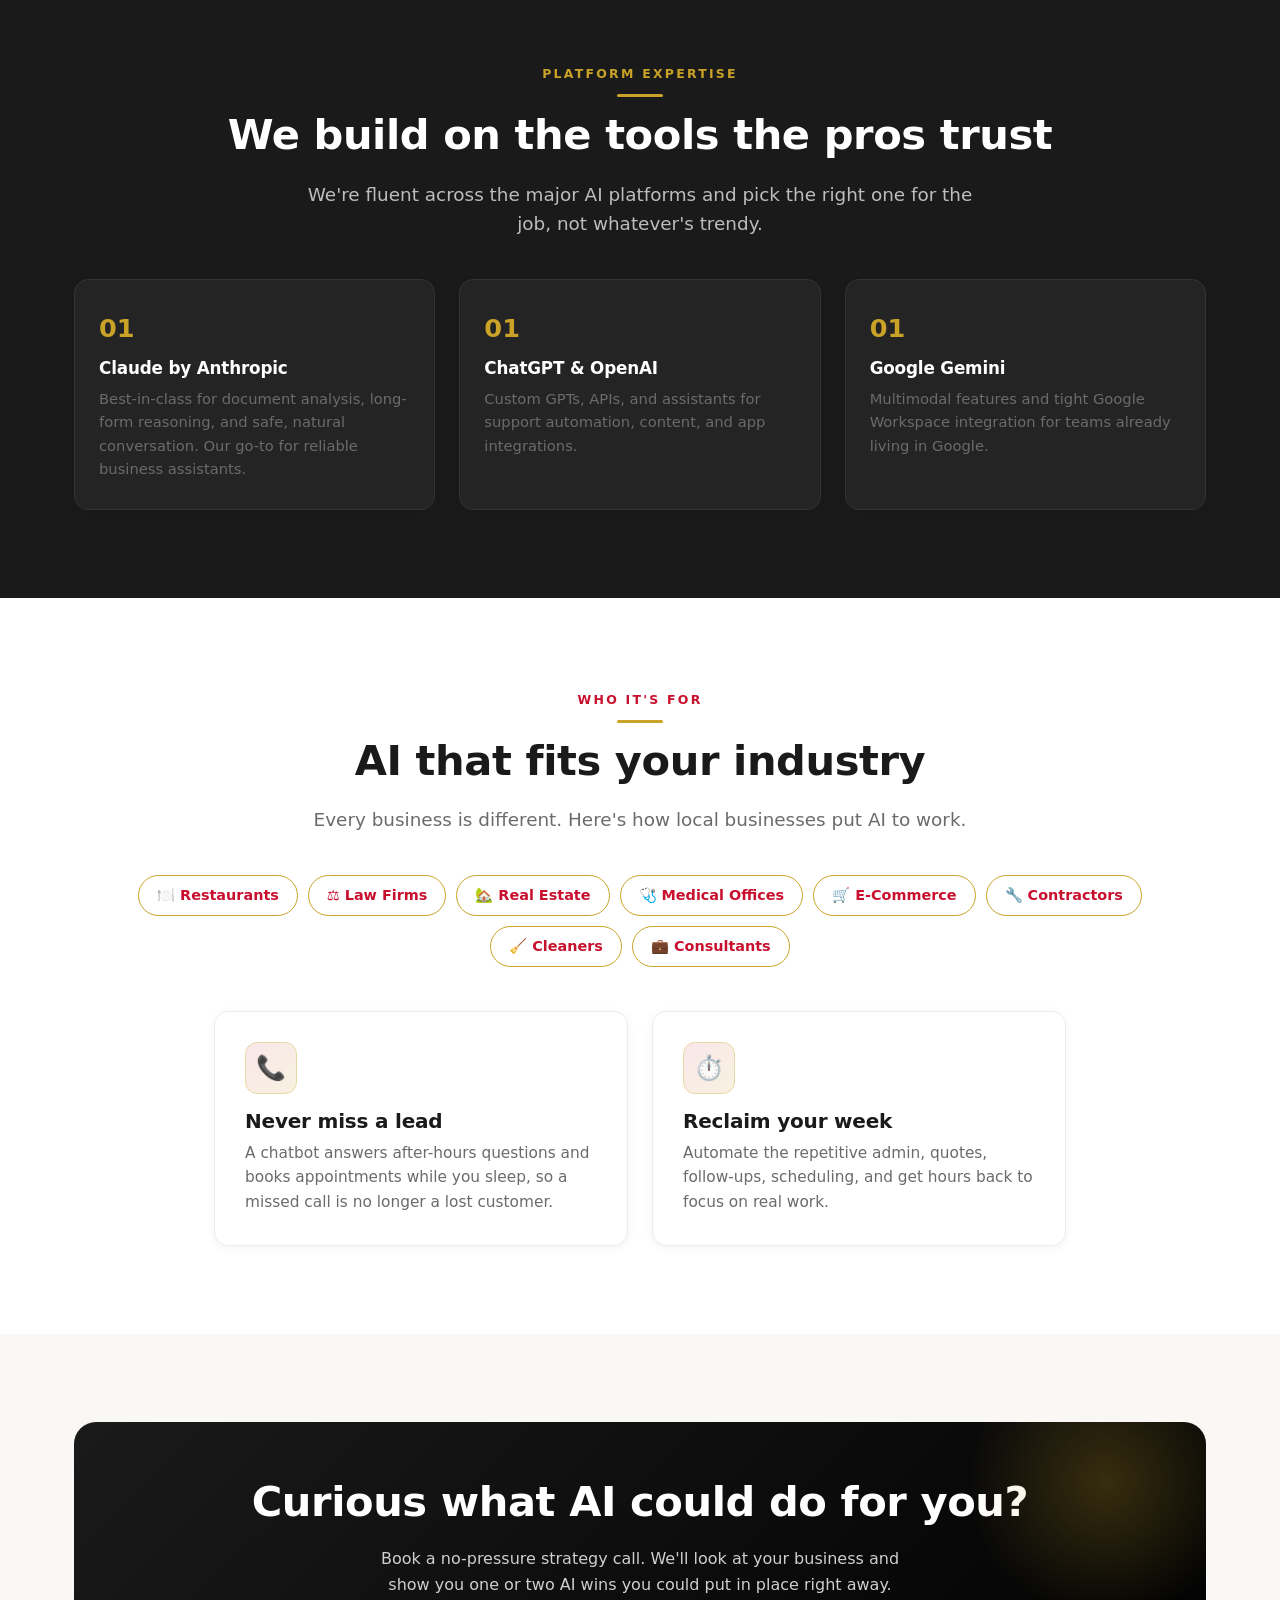
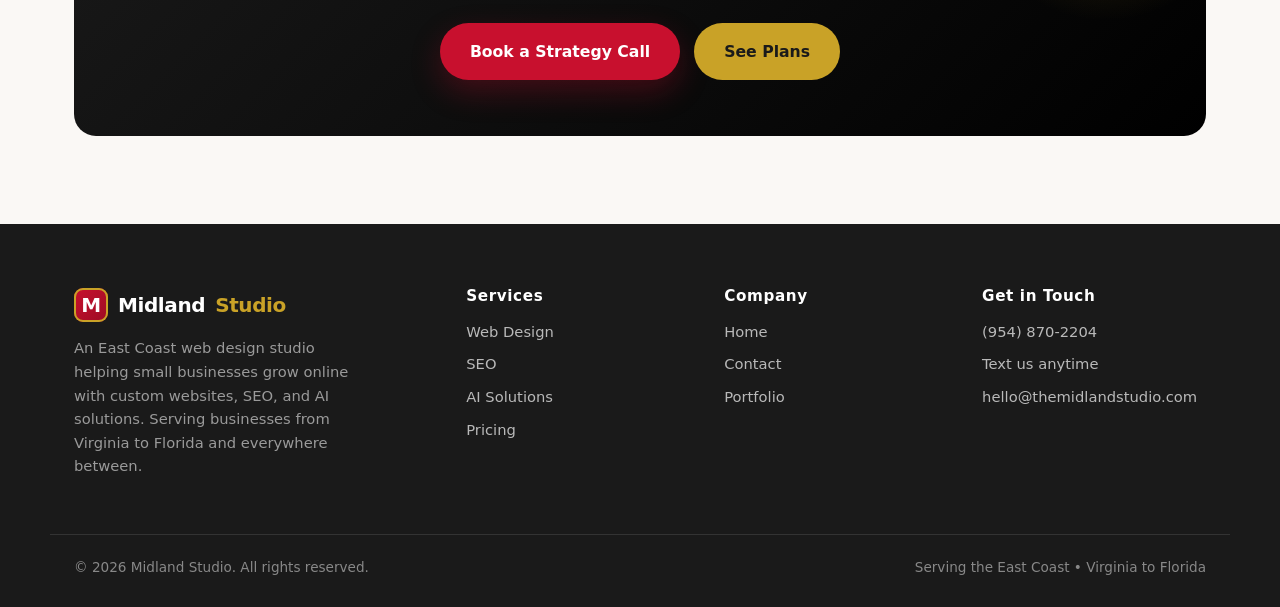
==== commit f3b6dc1d: "Rebrand service area: Central Virginia -> East Coast (Virginia to Florida), keep Norwoods VA example" ====
--- a/ai-services.html
+++ b/ai-services.html
@@ -11,7 +11,7 @@
 
   <div class="topbar">
     <div class="wrap">
-      <span class="tag">Serving Richmond • Charlottesville • Central Virginia</span>
+      <span class="tag">Serving small businesses up &amp; down the East Coast</span>
       <span>Call or text: <a href="tel:+19548702204">(954) 870-2204</a></span>
     </div>
   </div>
@@ -45,7 +45,7 @@
     <div class="wrap center">
       <span class="eyebrow">What We Build</span>
       <h2>Six ways AI works for your business</h2>
-      <p class="lead">Real tools for real businesses, restaurants, law firms, contractors, clinics, shops, and service companies across Central Virginia.</p>
+      <p class="lead">Real tools for real businesses, restaurants, law firms, contractors, clinics, shops, and service companies across the East Coast.</p>
     </div>
     <div class="wrap grid grid-3">
       <div class="card"><div class="ico">💬</div><h3>Custom AI Chatbots</h3><p>A website chatbot trained on your services, pricing, and FAQs. It answers customers instantly, captures leads, and works 24/7, even when you're closed.</p></div>
@@ -111,13 +111,13 @@
     <div class="wrap foot-grid">
       <div>
         <div class="brand"><span class="mark">M</span> Midland <b>Studio</b></div>
-        <p class="foot-about">A Central Virginia web design company helping small businesses grow online with custom websites, SEO, and AI solutions. Serving Richmond, Charlottesville, and everywhere between.</p>
+        <p class="foot-about">An East Coast web design studio helping small businesses grow online with custom websites, SEO, and AI solutions. Serving businesses from Virginia to Florida and everywhere between.</p>
       </div>
       <div><h4>Services</h4><a href="index.html#services">Web Design</a><a href="seo.html">SEO</a><a href="ai-services.html">AI Solutions</a><a href="pricing.html">Pricing</a></div>
       <div><h4>Company</h4><a href="index.html">Home</a><a href="index.html#contact">Contact</a><a href="index.html#work">Portfolio</a></div>
       <div><h4>Get in Touch</h4><a href="tel:+19548702204">(954) 870-2204</a><a href="sms:+19548702204">Text us anytime</a><a href="mailto:hello@themidlandstudio.com">hello@themidlandstudio.com</a></div>
     </div>
-    <div class="wrap foot-bottom"><span>© 2026 Midland Studio. All rights reserved.</span><span>Richmond • Charlottesville • Central Virginia</span></div>
+    <div class="wrap foot-bottom"><span>© 2026 Midland Studio. All rights reserved.</span><span>Serving the East Coast • Virginia to Florida</span></div>
   </footer>
 
 </body>
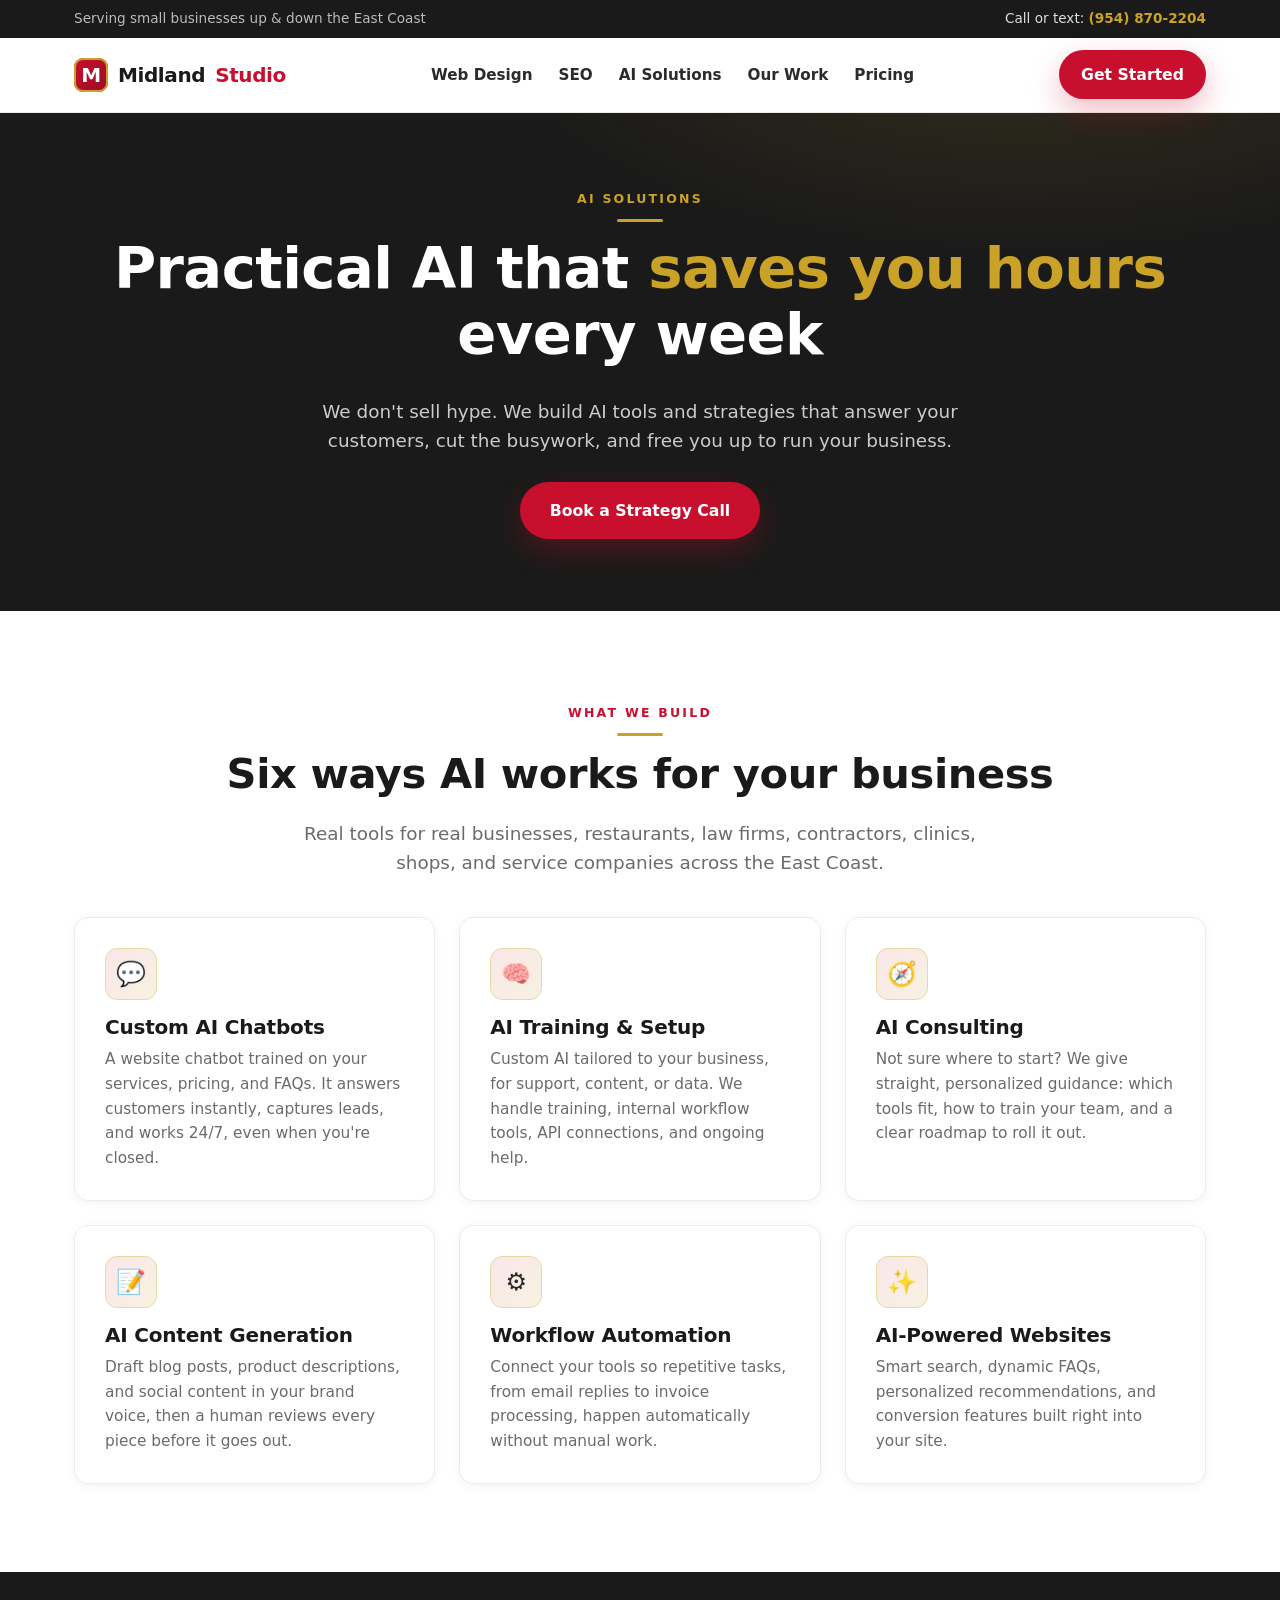
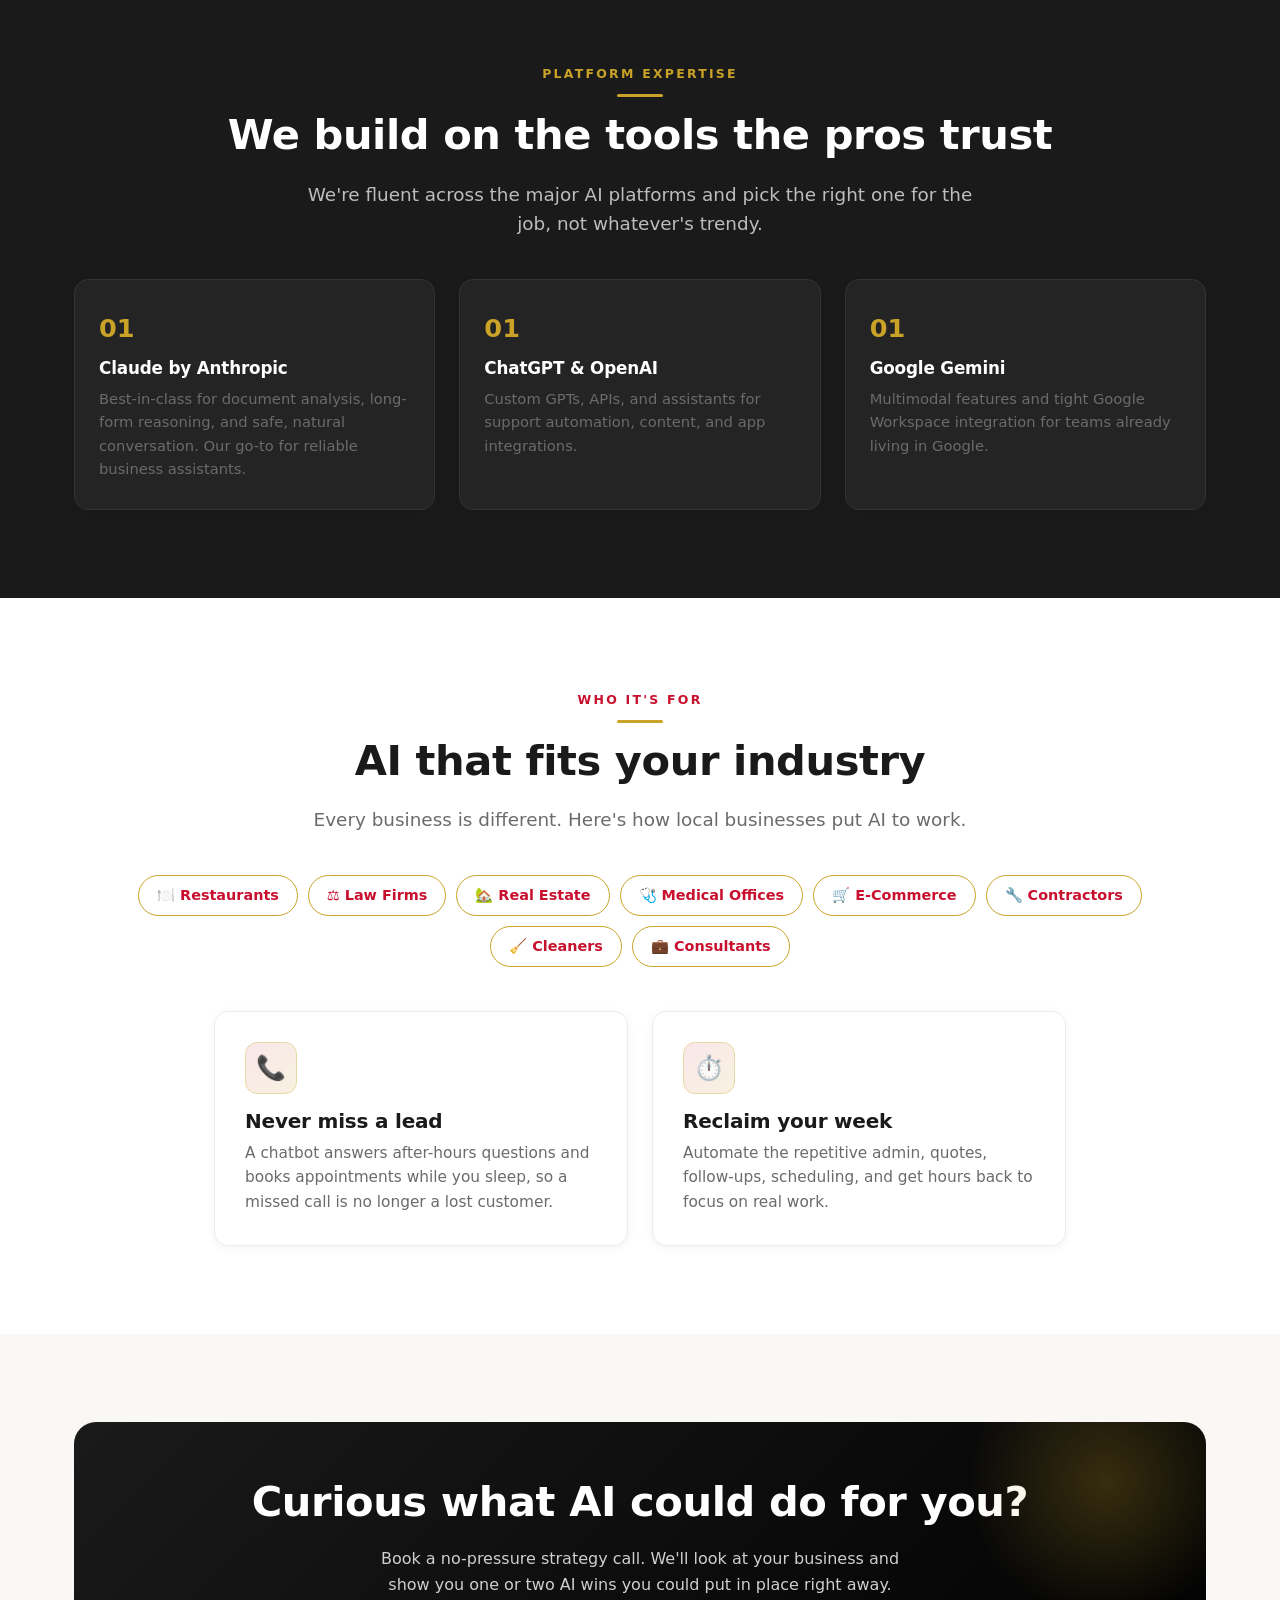
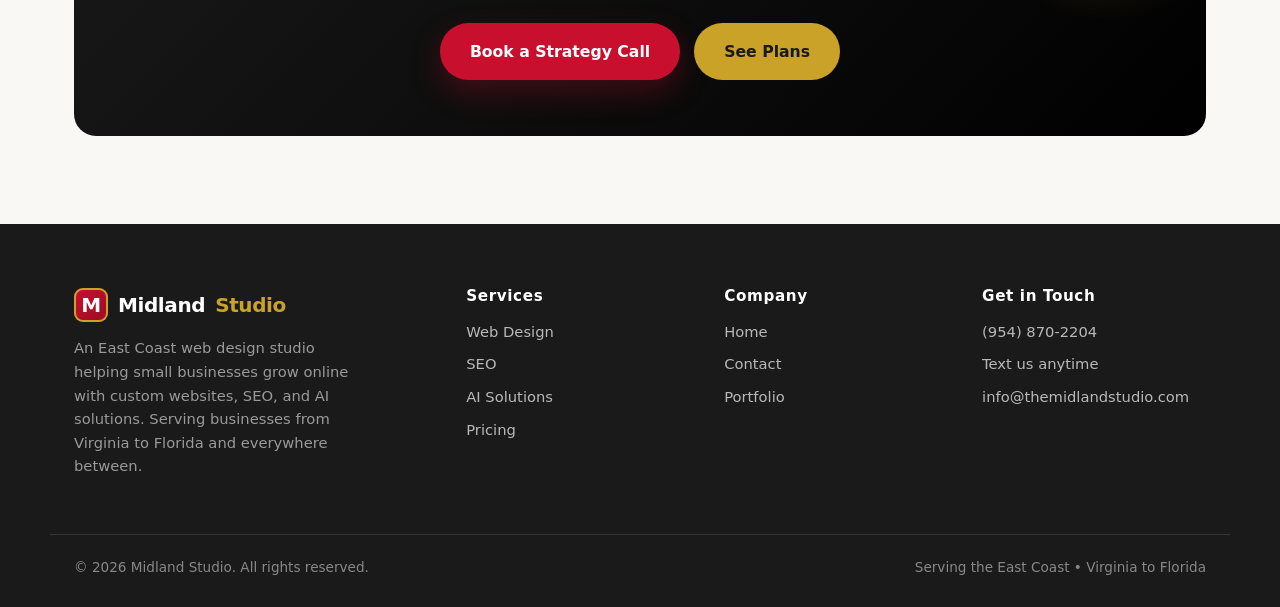
==== commit 35a14c0f: "Update contact email to info@themidlandstudio.com across the site Co-Authored-By: Claude Opus 4.8 <n" ====
--- a/ai-services.html
+++ b/ai-services.html
@@ -27,7 +27,7 @@
         <li><a href="pricing.html">Pricing</a></li>
       </ul>
       <a href="index.html#contact" class="btn btn-primary">Get Started</a>
-      <button class="menu-toggle" onclick="document.querySelector('.menu').style.display='flex'">☰</button>
+      <button class="menu-toggle" aria-label="Menu" onclick="document.querySelector('.menu').classList.toggle('open')">☰</button>
     </div>
   </header>
 
@@ -100,7 +100,7 @@
         <h2>Curious what AI could do for you?</h2>
         <p>Book a no-pressure strategy call. We'll look at your business and show you one or two AI wins you could put in place right away.</p>
         <div style="display:flex;gap:14px;justify-content:center;flex-wrap:wrap">
-          <a href="mailto:hello@themidlandstudio.com" class="btn btn-primary">Book a Strategy Call</a>
+          <a href="mailto:info@themidlandstudio.com" class="btn btn-primary">Book a Strategy Call</a>
           <a href="pricing.html" class="btn btn-gold">See Plans</a>
         </div>
       </div>
@@ -115,7 +115,7 @@
       </div>
       <div><h4>Services</h4><a href="index.html#services">Web Design</a><a href="seo.html">SEO</a><a href="ai-services.html">AI Solutions</a><a href="pricing.html">Pricing</a></div>
       <div><h4>Company</h4><a href="index.html">Home</a><a href="index.html#contact">Contact</a><a href="index.html#work">Portfolio</a></div>
-      <div><h4>Get in Touch</h4><a href="tel:+19548702204">(954) 870-2204</a><a href="sms:+19548702204">Text us anytime</a><a href="mailto:hello@themidlandstudio.com">hello@themidlandstudio.com</a></div>
+      <div><h4>Get in Touch</h4><a href="tel:+19548702204">(954) 870-2204</a><a href="sms:+19548702204">Text us anytime</a><a href="mailto:info@themidlandstudio.com">info@themidlandstudio.com</a></div>
     </div>
     <div class="wrap foot-bottom"><span>© 2026 Midland Studio. All rights reserved.</span><span>Serving the East Coast • Virginia to Florida</span></div>
   </footer>
--- a/styles.css
+++ b/styles.css
@@ -277,8 +277,21 @@
 
 /* ---------- Responsive ---------- */
 @media (max-width: 900px) {
-  .menu { display: none; }
-  .menu-toggle { display: block; }
+  /* mobile nav: slide-down dropdown panel */
+  .menu {
+    display: none; position: absolute; top: 100%; left: 0; right: 0;
+    flex-direction: column; align-items: stretch; gap: 0;
+    background: rgba(255,255,255,.98); backdrop-filter: blur(12px);
+    border-top: 1px solid var(--line); border-bottom: 1px solid var(--line);
+    box-shadow: 0 16px 34px rgba(0,0,0,.14); padding: 4px 0;
+  }
+  .menu.open { display: flex; }
+  .menu li { width: 100%; }
+  .menu a { display: block; padding: 15px 24px; font-size: 1.02rem; border-bottom: 1px solid #f2f2f2; }
+  .menu li:last-child a { border-bottom: 0; }
+  .menu a:active { background: var(--bg-soft); color: var(--red); }
+  .menu-toggle { display: block; line-height: 1; }
+  .nav .btn { padding: 9px 16px; font-size: .9rem; }   /* tighten Get Started so the nav row fits */
   .hero-grid, .why, .split { grid-template-columns: 1fr; }
   .grid-3, .plans, .steps, .folio { grid-template-columns: 1fr; }
   .counters { grid-template-columns: repeat(2,1fr); gap: 30px; }
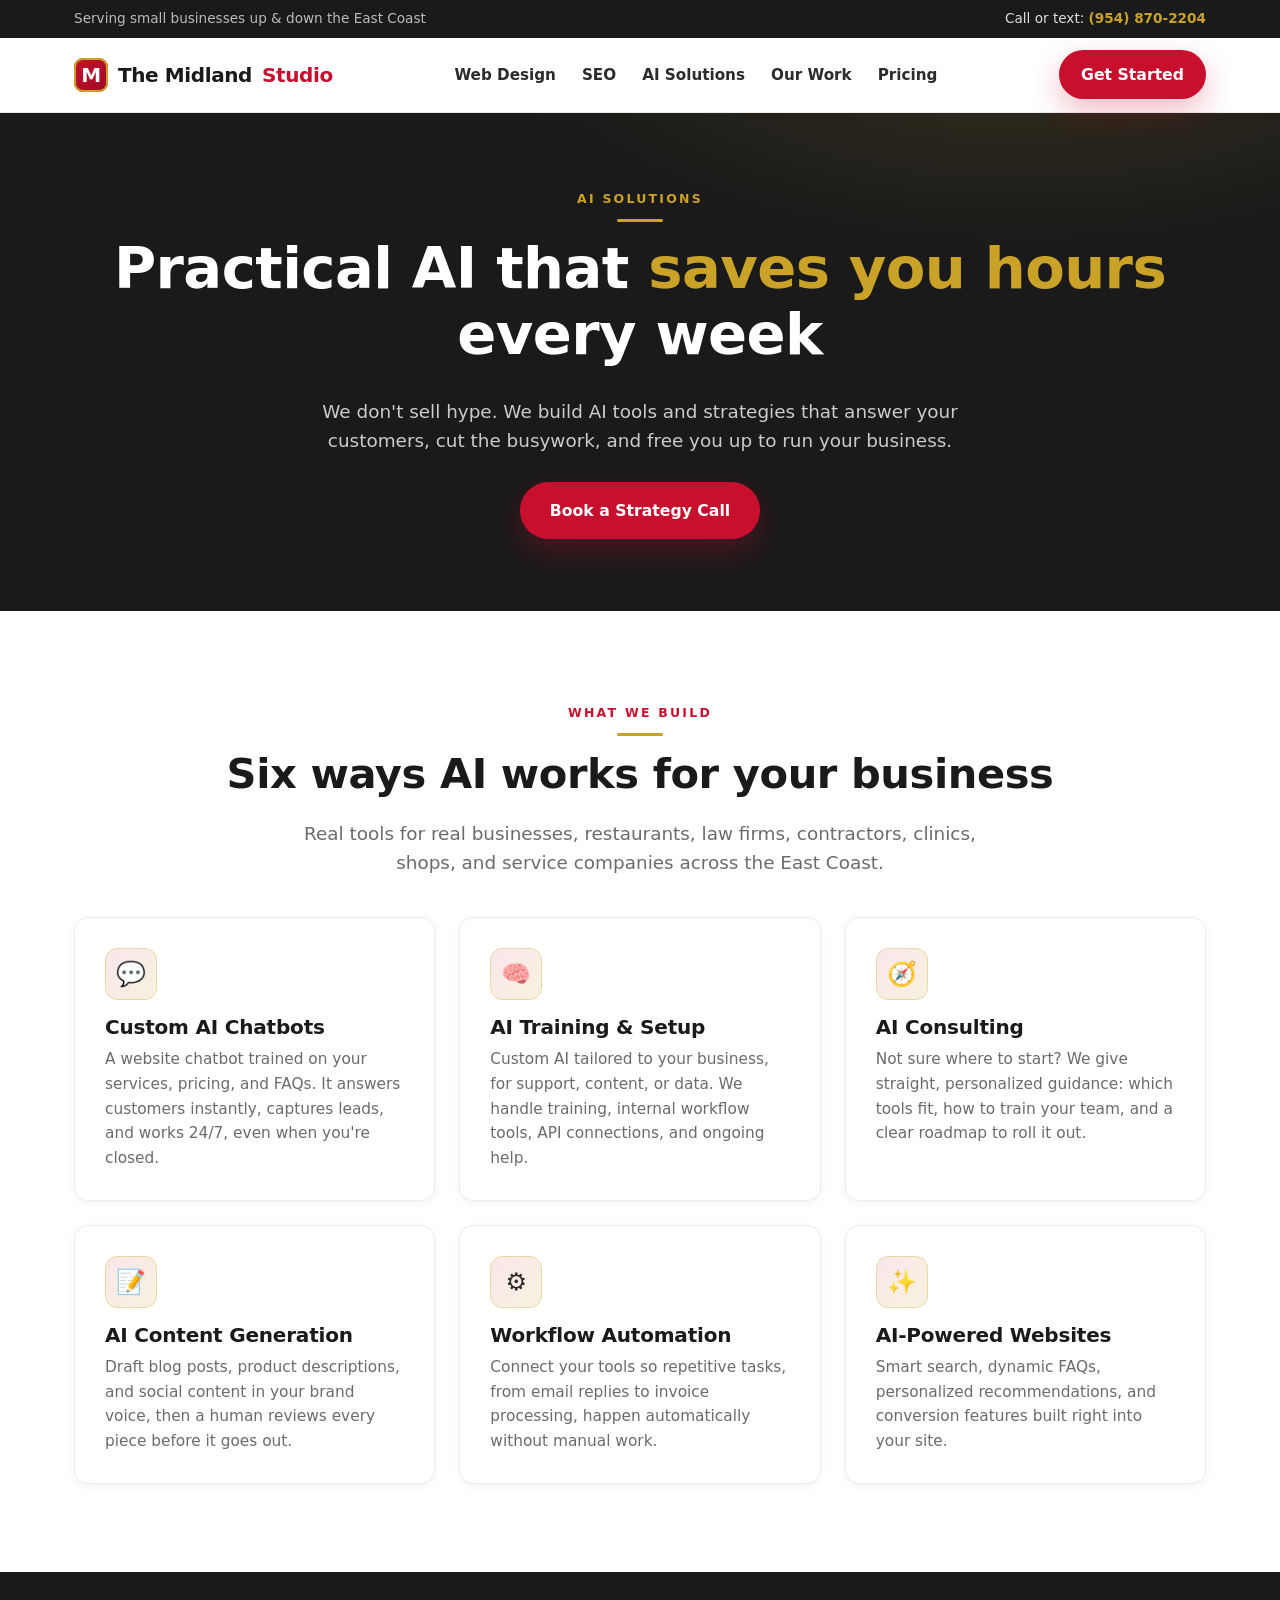
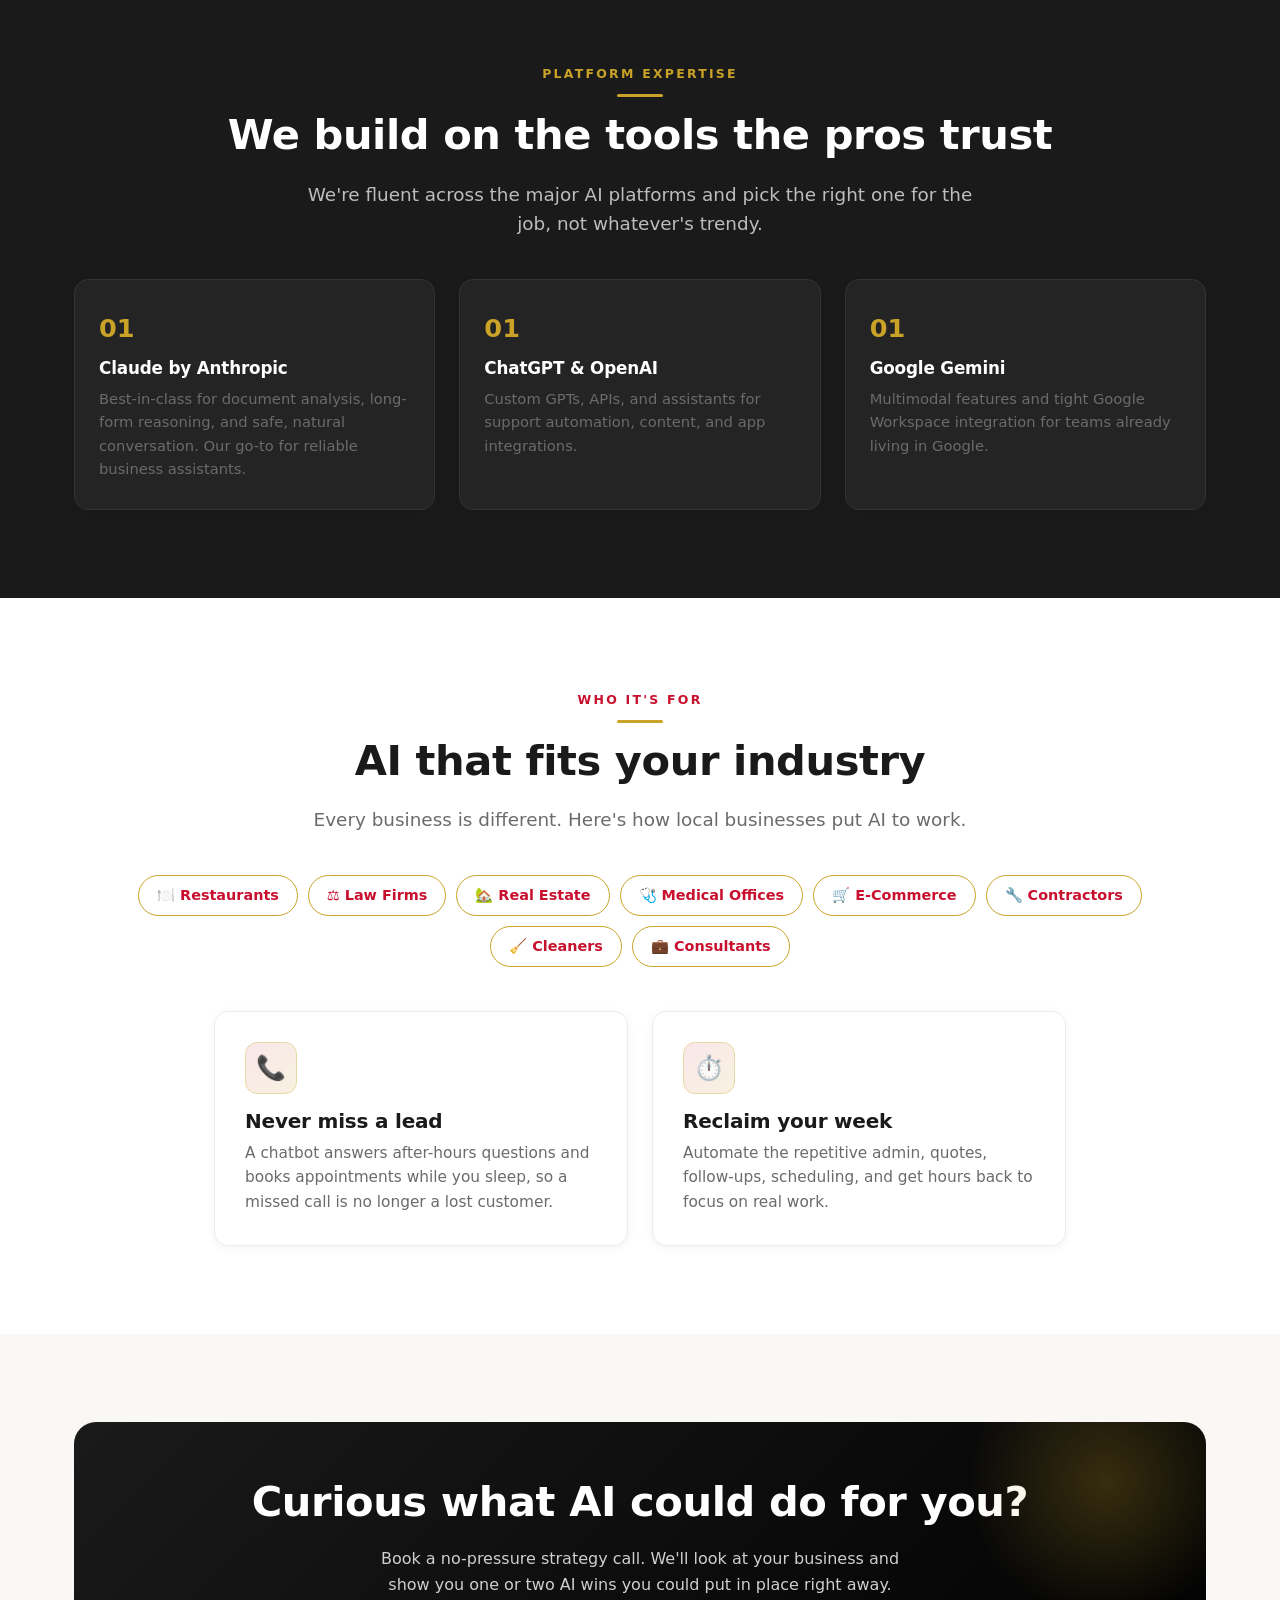
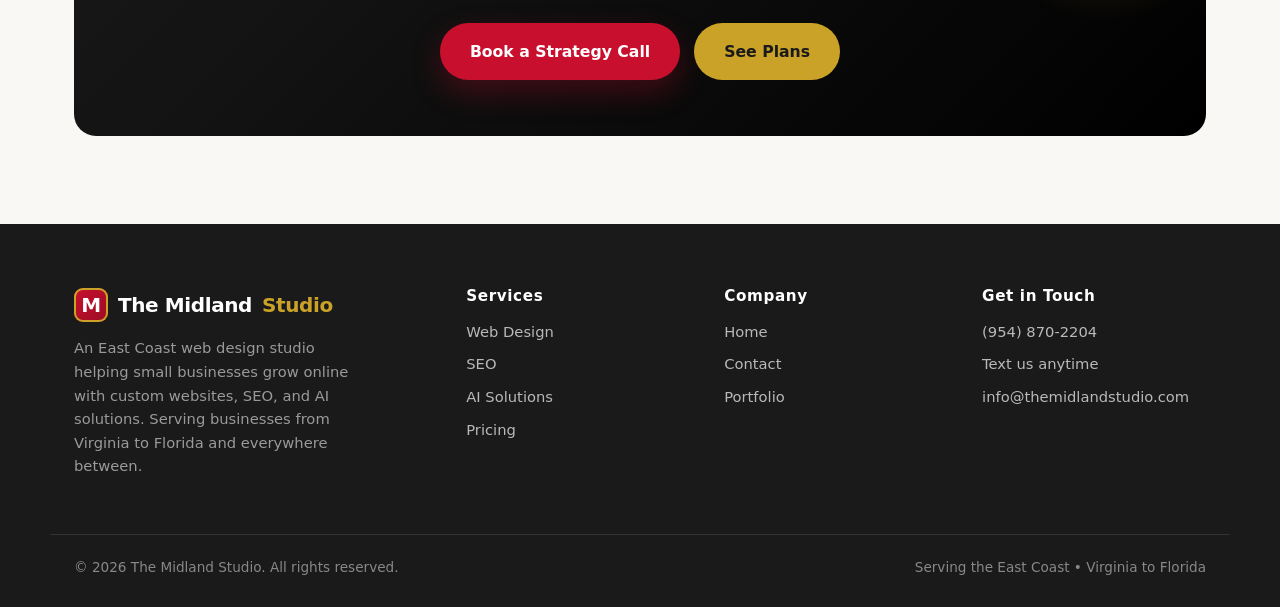
==== commit f8f4a1b9: "Rebrand to The Midland Studio Update wordmark, titles, copyright, and infographics/PDFs from Midland" ====
--- a/ai-services.html
+++ b/ai-services.html
@@ -3,7 +3,7 @@
 <head>
   <meta charset="utf-8">
   <meta name="viewport" content="width=device-width, initial-scale=1">
-  <title>AI Solutions — Midland Studio</title>
+  <title>AI Solutions — The Midland Studio</title>
   <meta name="description" content="Practical AI for small businesses: custom chatbots, workflow automation, AI content, and AI-powered websites. Built to save you hours every week.">
   <link rel="stylesheet" href="styles.css">
 </head>
@@ -18,7 +18,7 @@
 
   <header class="nav">
     <div class="wrap">
-      <a class="brand" href="index.html"><span class="mark">M</span> Midland <b>Studio</b></a>
+      <a class="brand" href="index.html"><span class="mark">M</span> The Midland <b>Studio</b></a>
       <ul class="menu">
         <li><a href="index.html#services">Web Design</a></li>
         <li><a href="seo.html">SEO</a></li>
@@ -110,14 +110,14 @@
   <footer class="site">
     <div class="wrap foot-grid">
       <div>
-        <div class="brand"><span class="mark">M</span> Midland <b>Studio</b></div>
+        <div class="brand"><span class="mark">M</span> The Midland <b>Studio</b></div>
         <p class="foot-about">An East Coast web design studio helping small businesses grow online with custom websites, SEO, and AI solutions. Serving businesses from Virginia to Florida and everywhere between.</p>
       </div>
       <div><h4>Services</h4><a href="index.html#services">Web Design</a><a href="seo.html">SEO</a><a href="ai-services.html">AI Solutions</a><a href="pricing.html">Pricing</a></div>
       <div><h4>Company</h4><a href="index.html">Home</a><a href="index.html#contact">Contact</a><a href="index.html#work">Portfolio</a></div>
       <div><h4>Get in Touch</h4><a href="tel:+19548702204">(954) 870-2204</a><a href="sms:+19548702204">Text us anytime</a><a href="mailto:info@themidlandstudio.com">info@themidlandstudio.com</a></div>
     </div>
-    <div class="wrap foot-bottom"><span>© 2026 Midland Studio. All rights reserved.</span><span>Serving the East Coast • Virginia to Florida</span></div>
+    <div class="wrap foot-bottom"><span>© 2026 The Midland Studio. All rights reserved.</span><span>Serving the East Coast • Virginia to Florida</span></div>
   </footer>
 
 </body>
--- a/styles.css
+++ b/styles.css
@@ -437,3 +437,28 @@
   line-height:1.15; text-shadow:0 2px 10px rgba(0,0,0,.6); }
 @media (prefers-reduced-motion: reduce) { .svc-card.work .svc-media { transition:none; } }
 
+
+/* ==========================================================================
+   Request form (Pricing page) — Web3Forms
+   ========================================================================== */
+.req-form { max-width:720px; margin:44px auto 0; background:#fff; border:1px solid var(--line);
+  border-radius:var(--radius-lg); padding:34px 32px; box-shadow:var(--shadow-sm); text-align:left; }
+.req-row { display:grid; grid-template-columns:1fr 1fr; gap:18px; }
+.req-field { margin-bottom:18px; }
+.req-field > label { display:block; font-weight:700; font-size:.86rem; color:var(--charcoal); margin-bottom:7px; }
+.req-field input, .req-field select, .req-field textarea {
+  width:100%; padding:12px 14px; border:1px solid var(--line); border-radius:10px;
+  font-size:.98rem; font-family:inherit; color:var(--ink); background:#fff; transition:border-color .15s ease, box-shadow .15s ease; }
+.req-field input:focus, .req-field select:focus, .req-field textarea:focus {
+  outline:none; border-color:var(--red); box-shadow:0 0 0 3px rgba(200,16,46,.08); }
+.req-field textarea { resize:vertical; }
+.req-services { display:grid; grid-template-columns:repeat(2,1fr); gap:9px; }
+.req-check { display:flex; align-items:center; gap:9px; padding:11px 13px; border:1px solid var(--line);
+  border-radius:10px; cursor:pointer; font-size:.93rem; font-weight:600; color:var(--ink); user-select:none;
+  transition:border-color .15s ease, background .15s ease; }
+.req-check input { width:auto; margin:0; accent-color:var(--red); }
+.req-check:hover { border-color:var(--gold); }
+.req-check:has(input:checked) { border-color:var(--red); background:rgba(200,16,46,.06); color:var(--red); }
+.req-form .btn { width:100%; justify-content:center; margin-top:8px; }
+.req-status { text-align:center; margin:14px 0 0; font-size:.92rem; min-height:20px; color:var(--muted); }
+@media (max-width:600px) { .req-row, .req-services { grid-template-columns:1fr; } .req-form { padding:26px 20px; } }
